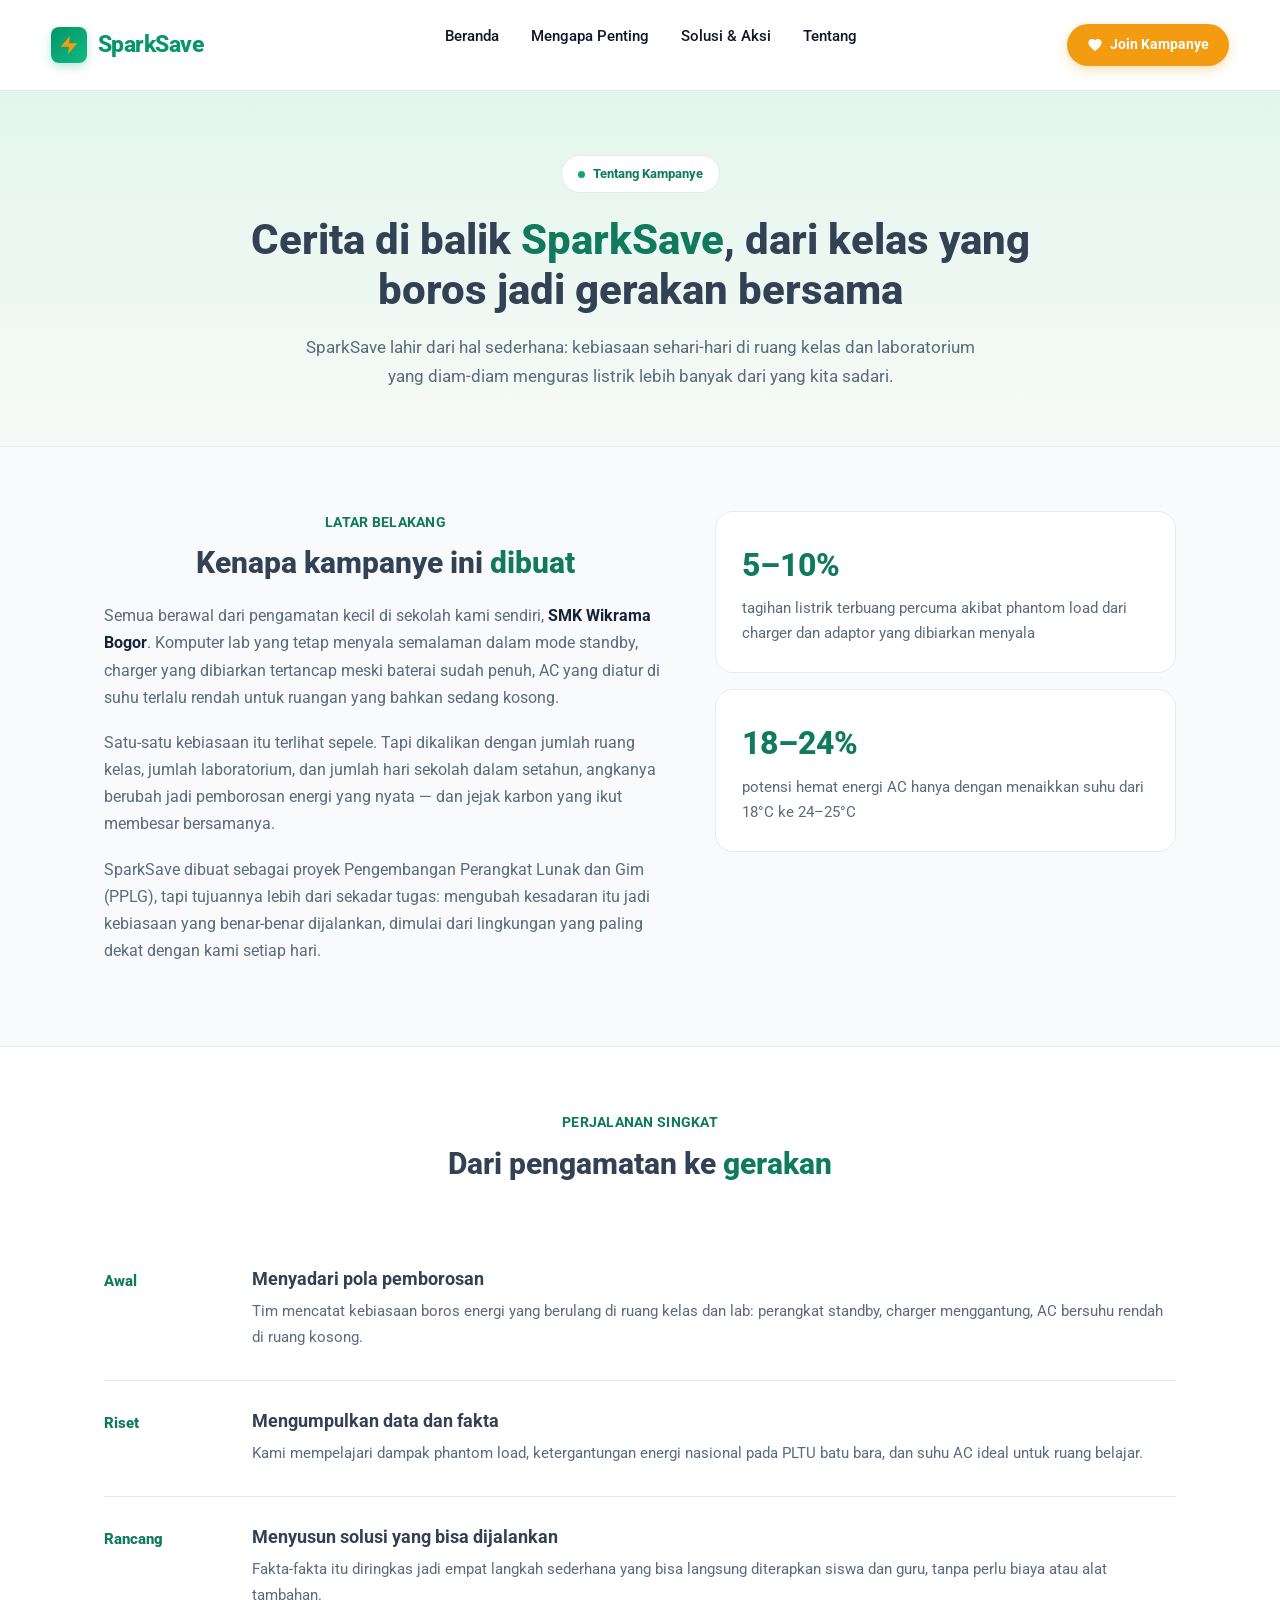
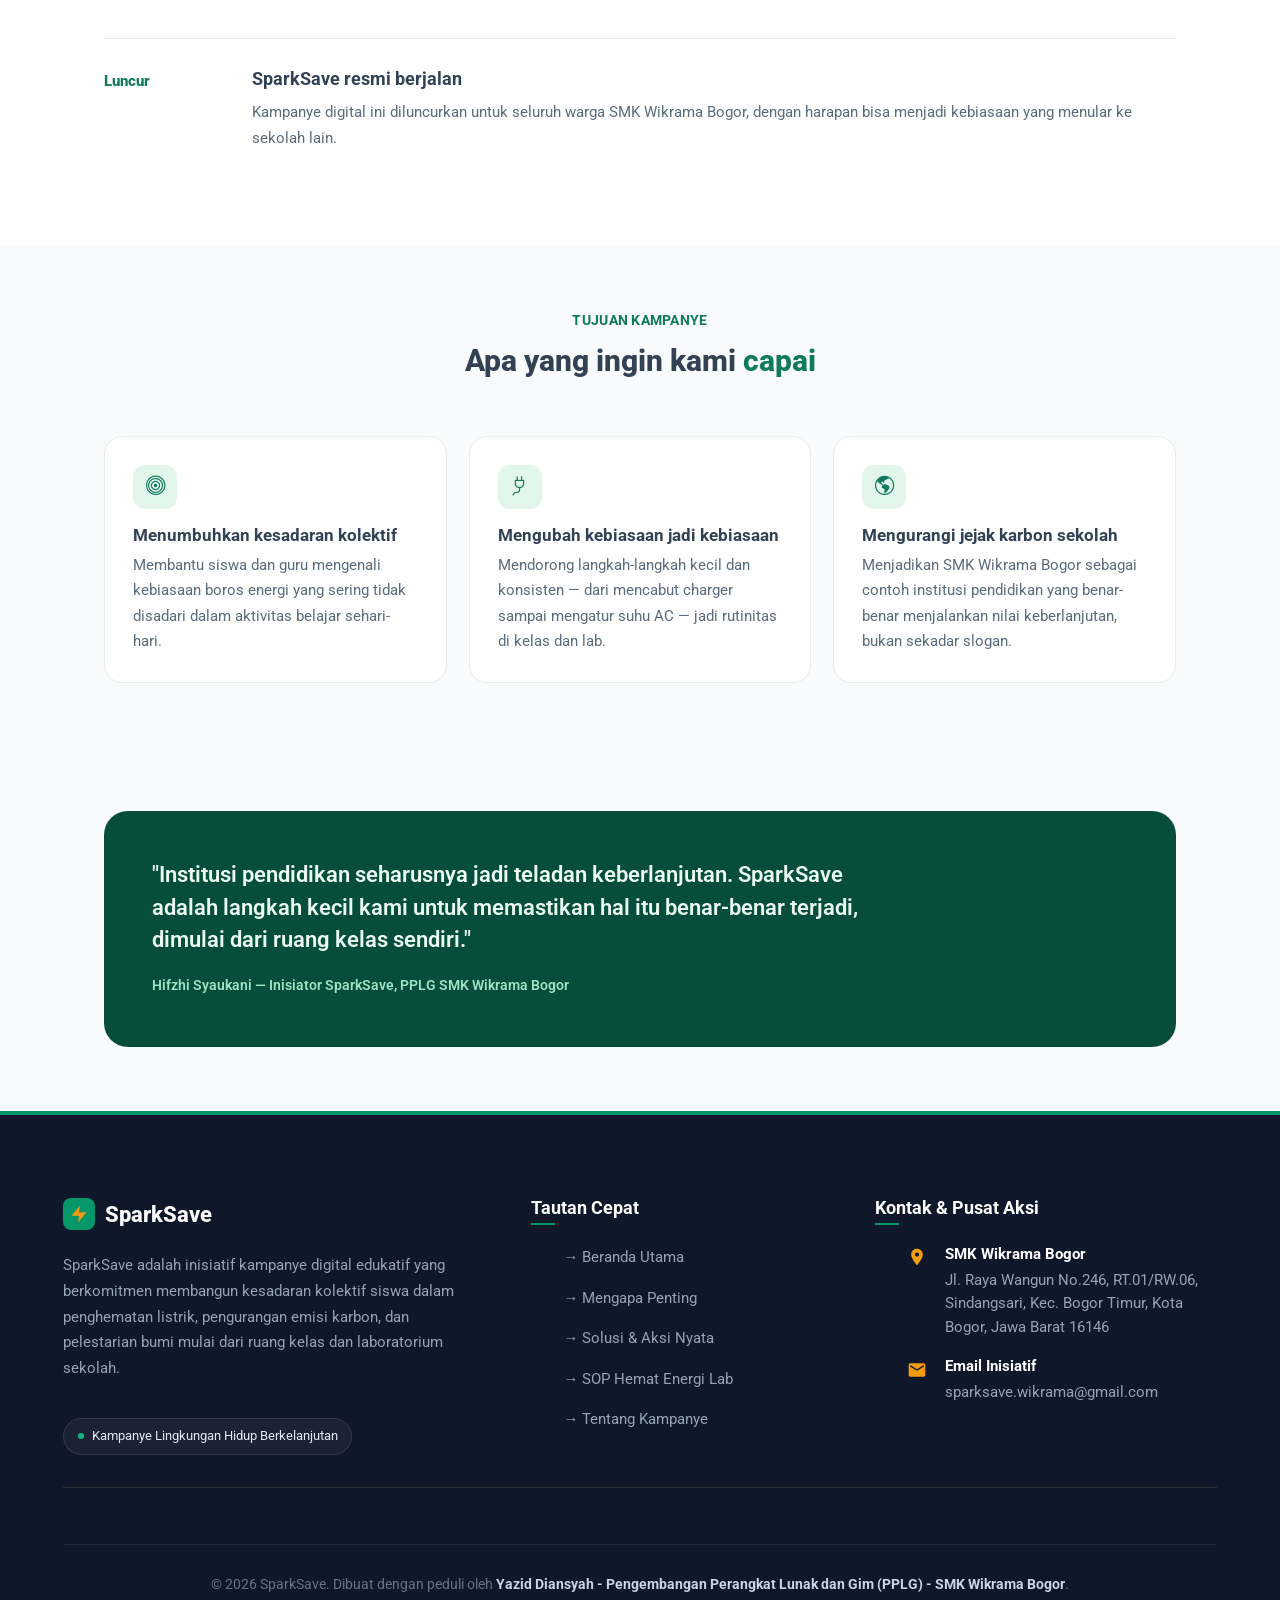
==== src/page/about.html @ ec0cb3b7 "hifzhi about" ====
<!DOCTYPE html>
<html lang="en">

<head>
    <meta charset="UTF-8">
    <meta name="viewport" content="width=device-width, initial-scale=1.0">
    <title>HematEnergi | About</title>

    <!-- google fonts -->
    <link rel="preconnect" href="https://fonts.googleapis.com">
    <link rel="preconnect" href="https://fonts.gstatic.com" crossorigin>
    <link
        href="https://fonts.googleapis.com/css2?family=Google+Sans:ital,opsz,wght@0,17..18,400..700;1,17..18,400..700&family=Roboto:ital,wght@0,100..900;1,100..900&display=swap"
        rel="stylesheet">


    <!-- bootstrap -->
    <link rel="stylesheet" href="https://cdn.jsdelivr.net/npm/bootstrap-icons@1.13.1/font/bootstrap-icons.min.css">
    <link href="https://cdn.jsdelivr.net/npm/bootstrap@5.3.8/dist/css/bootstrap.min.css" rel="stylesheet"
        integrity="sha384-sRIl4kxILFvY47J16cr9ZwB07vP4J8+LH7qKQnuqkuIAvNWLzeN8tE5YBujZqJLB" crossorigin="anonymous">

    <link rel="stylesheet" href="/src/style/global.css">
    <link rel="stylesheet" href="/src/style/about.css">
    <link rel="stylesheet" href="/src/style/components/footer.css">
    <link rel="stylesheet" href="/src/style/index.css">
    <!-- <link rel="stylesheet" href="/src/style/components/"> -->
</head>

<body>
    <header id="navbar">

    </header>

    <main>
        <section class="about-hero text-center">
            <div class="wrap">
                <span class="eyebrow-tag"><span class="dot"></span> Tentang Kampanye</span>
                <h1>Cerita di balik <span>SparkSave</span>, dari kelas yang boros jadi gerakan bersama</h1>
                <p>SparkSave lahir dari hal sederhana: kebiasaan sehari-hari di ruang kelas dan laboratorium yang
                    diam-diam menguras listrik lebih banyak dari yang kita sadari.</p>
            </div>
        </section>

        <section class="story-section">
            <div class="wrap story">
                <div>
                    <div class="section-head" style="margin-bottom:20px;">
                        <span class="kicker">LATAR BELAKANG</span>
                        <h2>Kenapa kampanye ini <span class="accent">dibuat</span></h2>
                    </div>
                    <p>Semua berawal dari pengamatan kecil di sekolah kami sendiri, <strong>SMK Wikrama Bogor</strong>.
                        Komputer lab yang tetap menyala semalaman dalam mode standby, charger yang dibiarkan tertancap
                        meski baterai sudah penuh, AC yang diatur di suhu terlalu rendah untuk ruangan yang bahkan
                        sedang kosong.</p>
                    <p>Satu-satu kebiasaan itu terlihat sepele. Tapi dikalikan dengan jumlah ruang kelas, jumlah
                        laboratorium, dan jumlah hari sekolah dalam setahun, angkanya berubah jadi pemborosan energi
                        yang nyata — dan jejak karbon yang ikut membesar bersamanya.</p>
                    <p>SparkSave dibuat sebagai proyek Pengembangan Perangkat Lunak dan Gim (PPLG), tapi tujuannya lebih
                        dari sekadar tugas: mengubah kesadaran itu jadi kebiasaan yang benar-benar dijalankan, dimulai
                        dari lingkungan yang paling dekat dengan kami setiap hari.</p>
                </div>
                <div>
                    <div class="stat-card">
                        <div class="num">5–10%</div>
                        <div class="label">tagihan listrik terbuang percuma akibat phantom load dari charger dan adaptor
                            yang dibiarkan menyala</div>
                    </div>
                    <div class="stat-card">
                        <div class="num">18–24%</div>
                        <div class="label">potensi hemat energi AC hanya dengan menaikkan suhu dari 18°C ke 24–25°C
                        </div>
                    </div>
                </div>
            </div>
        </section>

        <section class="timeline">
            <div class="wrap">
                <div class="section-head">
                    <span class="kicker">PERJALANAN SINGKAT</span>
                    <h2>Dari pengamatan ke <span class="accent">gerakan</span></h2>
                </div>
                <div class="tl-item">
                    <div class="tl-mark">Awal</div>
                    <div>
                        <h3>Menyadari pola pemborosan</h3>
                        <p>Tim mencatat kebiasaan boros energi yang berulang di ruang kelas dan lab: perangkat standby,
                            charger menggantung, AC bersuhu rendah di ruang kosong.</p>
                    </div>
                </div>
                <div class="tl-item">
                    <div class="tl-mark">Riset</div>
                    <div>
                        <h3>Mengumpulkan data dan fakta</h3>
                        <p>Kami mempelajari dampak phantom load, ketergantungan energi nasional pada PLTU batu bara, dan
                            suhu AC ideal untuk ruang belajar.</p>
                    </div>
                </div>
                <div class="tl-item">
                    <div class="tl-mark">Rancang</div>
                    <div>
                        <h3>Menyusun solusi yang bisa dijalankan</h3>
                        <p>Fakta-fakta itu diringkas jadi empat langkah sederhana yang bisa langsung diterapkan siswa
                            dan guru, tanpa perlu biaya atau alat tambahan.</p>
                    </div>
                </div>
                <div class="tl-item">
                    <div class="tl-mark">Luncur</div>
                    <div>
                        <h3>SparkSave resmi berjalan</h3>
                        <p>Kampanye digital ini diluncurkan untuk seluruh warga SMK Wikrama Bogor, dengan harapan bisa
                            menjadi kebiasaan yang menular ke sekolah lain.</p>
                    </div>
                </div>
            </div>
        </section>

        <section id="tujuan">
            <div class="wrap">
                <div class="section-head">
                    <span class="kicker">TUJUAN KAMPANYE</span>
                    <h2>Apa yang ingin kami <span class="accent">capai</span></h2>
                </div>
                <div class="goals">
                    <div class="goal-card">
                        <div class="goal-icon"><i class="bi bi-bullseye"></i></div>
                        <h3>Menumbuhkan kesadaran kolektif</h3>
                        <p>Membantu siswa dan guru mengenali kebiasaan boros energi yang sering tidak disadari dalam
                            aktivitas belajar sehari-hari.</p>
                    </div>
                    <div class="goal-card">
                        <div class="goal-icon"><i class="bi bi-plug"></i></div>
                        <h3>Mengubah kebiasaan jadi kebiasaan</h3>
                        <p>Mendorong langkah-langkah kecil dan konsisten — dari mencabut charger sampai mengatur suhu AC
                            — jadi rutinitas di kelas dan lab.</p>
                    </div>
                    <div class="goal-card">
                        <div class="goal-icon"><i class="bi bi-globe-americas"></i></div>
                        <h3>Mengurangi jejak karbon sekolah</h3>
                        <p>Menjadikan SMK Wikrama Bogor sebagai contoh institusi pendidikan yang benar-benar menjalankan
                            nilai keberlanjutan, bukan sekadar slogan.</p>
                    </div>
                </div>
            </div>
        </section>

        <section class="quote-section">
            <div class="wrap">
                <div class="quote-block">
                    <p>"Institusi pendidikan seharusnya jadi teladan keberlanjutan. SparkSave adalah langkah kecil kami
                        untuk memastikan hal itu benar-benar terjadi, dimulai dari ruang kelas sendiri."</p>
                    <span>Hifzhi Syaukani — Inisiator SparkSave, PPLG SMK Wikrama Bogor</span>
                </div>
            </div>
        </section>

    </main>

    <footer id="footer"></footer>

    <!-- component -->
    <script src="/src/components/navbar.js"></script>
    <script src="/src/components/footer.js"></script>


    <!-- bootstrap -->
    <script src="https://cdn.jsdelivr.net/npm/bootstrap@5.3.8/dist/js/bootstrap.bundle.min.js"
        integrity="sha384-FKyoEForCGlyvwx9Hj09JcYn3nv7wiPVlz7YYwJrWVcXK/BmnVDxM+D2scQbITxI"
        crossorigin="anonymous"></script>
</body>

</html>
---- src/style/global.css ----
html,
body {
    font-family: "Google Sans",sans-serif;
    /* background-color: #10B981 ; */
}
---- src/style/about.css ----
:root {
  --green-900: #064e3b;
  --green-700: #0f7a5c;
  --green-600: #10a670;
  --green-100: #e3f6ec;
  --navy: #0c1a2b;
  --orange: #f2994a;
  --orange-dark: #e0813a;
  --ink: #152238;
  --muted: #5b6b7c;
  --paper: #f7faf8;
  --line: #e6ece8;
}

* {
  box-sizing: border-box;
}

html {
  scroll-behavior: smooth;
}

body {
  margin: 0;
  font-family: "Plus Jakarta Sans", sans-serif;
  color: var(--ink);
  background: var(--paper);
  line-height: 1.6;
}

a {
  text-decoration: none;
  color: inherit;
}

img {
  max-width: 100%;
  display: block;
}

.wrap {
  max-width: 1120px;
  margin: 0 auto;
  padding: 0 24px;
}

/* HERO */
.about-hero {
  background: linear-gradient(180deg, var(--green-100) 0%, var(--paper) 100%);
  padding: 64px 0 56px;
  border-bottom: 1px solid var(--line);
  text-align: center;
}

.eyebrow-tag {
  display: inline-flex;
  align-items: center;
  gap: 8px;
  background: #fff;
  border: 1px solid var(--line);
  padding: 7px 16px;
  border-radius: 999px;
  font-size: 0.82rem;
  font-weight: 700;
  color: var(--green-700);
  margin-bottom: 22px;
}

.dot {
  width: 7px;
  height: 7px;
  border-radius: 50%;
  background: var(--green-600);
}

.about-hero h1 {
  font-size: 2.6rem;
  font-weight: 800;
  line-height: 1.2;
  margin: 0 auto 18px;
  max-width: 800px;
}

.about-hero h1 span {
  color: var(--green-700);
}

.about-hero p {
  max-width: 680px;
  margin: 0 auto;
  color: var(--muted);
  font-size: 1.05rem;
}

/* SECTION SHELL */
section {
  padding: 64px 0;
}

.section-head {
  max-width: 640px;
  margin-bottom: 36px;
}

.section-head .kicker {
  color: var(--green-700);
  font-weight: 700;
  font-size: 0.85rem;
  letter-spacing: 0.02em;
  margin-bottom: 10px;
  display: block;
}

.section-head h2 {
  font-size: 1.9rem;
  font-weight: 800;
  margin: 0;
  line-height: 1.25;
}

.section-head h2 .accent {
  color: var(--green-700);
}

/* STORY */
.story {
  display: grid;
  grid-template-columns: 1.1fr 0.9fr;
  gap: 48px;
  align-items: start;
}

.story p {
  color: var(--muted);
  margin: 0 0 18px;
  font-size: 1rem;
}

.story p strong {
  color: var(--ink);
}

.stat-card {
  background: #fff;
  border: 1px solid var(--line);
  border-radius: 18px;
  padding: 26px;
  margin-bottom: 16px;
}

.stat-card .num {
  font-size: 2rem;
  font-weight: 800;
  color: var(--green-700);
  margin-bottom: 4px;
}

.stat-card .label {
  color: var(--muted);
  font-size: 0.92rem;
}

/* TIMELINE */
.timeline {
  border-top: 1px solid var(--line);
  background: #fff;
}

.tl-item {
  display: grid;
  grid-template-columns: 120px 1fr;
  gap: 28px;
  padding: 30px 0;
  border-bottom: 1px solid var(--line);
}

.tl-item:last-child {
  border-bottom: none;
}

.tl-mark {
  font-weight: 800;
  color: var(--green-700);
  font-size: 0.95rem;
}

.tl-item h3 {
  margin: 0 0 8px;
  font-size: 1.1rem;
  font-weight: 700;
}

.tl-item p {
  margin: 0;
  color: var(--muted);
  font-size: 0.96rem;
}

/* GOALS */
.goals {
  display: grid;
  grid-template-columns: repeat(3, 1fr);
  gap: 22px;
}

.goal-card {
  background: #fff;
  border: 1px solid var(--line);
  border-radius: 18px;
  padding: 28px;
}

.goal-icon {
  width: 44px;
  height: 44px;
  border-radius: 12px;
  background: var(--green-100);
  display: flex;
  align-items: center;
  justify-content: center;
  color: var(--green-700);
  font-size: 1.2rem;
  margin-bottom: 16px;
}

.goal-card h3 {
  margin: 0 0 8px;
  font-size: 1.05rem;
  font-weight: 700;
}

.goal-card p {
  margin: 0;
  color: var(--muted);
  font-size: 0.93rem;
}

/* QUOTE */
.quote-block {
  background: var(--green-900);
  color: #eafaf1;
  border-radius: 24px;
  padding: 48px;
  margin: 0 auto;
}

.quote-block p {
  font-size: 1.35rem;
  font-weight: 600;
  line-height: 1.5;
  margin: 0 0 18px;
  max-width: 760px;
}

.quote-block span {
  color: #9fe3c4;
  font-weight: 600;
  font-size: 0.9rem;
  display: block;
}

/* CTA BANNER */
.cta-banner {
  background: var(--green-700);
  color: #fff;
  border-radius: 22px;
  padding: 44px;
  display: flex;
  align-items: center;
  justify-content: space-between;
  gap: 24px;
}

.cta-banner h3 {
  margin: 0 0 8px;
  font-size: 1.4rem;
  font-weight: 800;
}

.cta-banner p {
  margin: 0;
  color: #d7f2e4;
  max-width: 480px;
  font-size: 0.96rem;
}

.cta-banner .btn-orange {
  background: var(--orange);
  color: #fff;
  padding: 14px 28px;
  border-radius: 999px;
  font-weight: 700;
  white-space: nowrap;
  display: inline-block;
  transition: background 0.2s ease;
}

.cta-banner .btn-orange:hover {
  background: var(--orange-dark);
}

/* ==========================================
   MEDIA QUERIES (RESPONSIVE BREAKPOINTS)
   ========================================== */

/* Tablet (Max-width: 992px) */
@media (max-width: 992px) {
  section {
    padding: 48px 0;
  }

  .about-hero h1 {
    font-size: 2.2rem;
  }

  .story {
    grid-template-columns: 1fr;
    gap: 32px;
  }

  .goals {
    grid-template-columns: repeat(2, 1fr);
  }

  .quote-block {
    padding: 36px;
  }

  .quote-block p {
    font-size: 1.2rem;
  }
}

/* Mobile Large & Small Tablet (Max-width: 768px) */
@media (max-width: 768px) {
  .wrap {
    padding: 0 16px;
  }

  .about-hero {
    padding: 48px 0 40px;
  }

  .about-hero h1 {
    font-size: 1.8rem;
  }

  .about-hero p {
    font-size: 0.95rem;
  }

  .section-head h2 {
    font-size: 1.5rem;
  }

  .tl-item {
    grid-template-columns: 1fr;
    gap: 8px;
    padding: 20px 0;
  }

  .tl-mark {
    display: inline-block;
    background: var(--green-100);
    padding: 2px 10px;
    border-radius: 6px;
    width: fit-content;
  }

  .goals {
    grid-template-columns: 1fr;
  }

  .quote-block {
    padding: 28px 20px;
    border-radius: 16px;
  }

  .quote-block p {
    font-size: 1.1rem;
  }

  .cta-banner {
    flex-direction: column;
    align-items: flex-start;
    padding: 32px 24px;
  }

  .cta-banner .btn-orange {
    width: 100%;
    text-align: center;
  }
}

/* Small Mobile (Max-width: 480px) */
@media (max-width: 480px) {
  .about-hero h1 {
    font-size: 1.5rem;
  }

  .stat-card {
    padding: 20px;
  }

  .stat-card .num {
    font-size: 1.75rem;
  }

  .goal-card {
    padding: 20px;
  }
}
---- src/style/components/footer.css ----
/* Reset Dasar & Font */
* {
  margin: 0;
  padding: 0;
  box-sizing: border-box;
  font-family: -apple-system, BlinkMacSystemFont, "Segoe UI", Roboto, Helvetica, Arial, sans-serif;
}

body {
  background-color: #11141a;
  min-height: 100vh;
  display: flex;
  flex-direction: column;
}

/* Spacer untuk mendorong footer ke bawah halaman */
.content-spacer {
  flex: 1;
}

/* Footer Wrapper */
.main-footer {
  background-color: #1e222b;
  color: #9ca3af;
  padding: 48px 24px;
  border-top: 1px solid #2d3139;
  position: relative;
}

.footer-container {
  max-width: 1200px;
  margin: 0 auto;
}

/* Tata Letak Bagian Atas - Menggunakan Flexbox agar 4 Kolom Sejajar Sempurna */
.footer-top {
  display: flex;
  justify-content: space-between;
  align-items: flex-start;
  flex-wrap: wrap;
  gap: 32px;
  padding-bottom: 32px;
  border-bottom: 1px solid #2d3139;
}

/* Pengaturan Ukuran 3 Kolom Navigasi Kiri */
.links-col {
  flex: 1;
  min-width: 160px;
}

/* Pengaturan Ukuran Kolom ke-4 (SparkSave Paling Kanan) */
.newsletter-col {
  flex: 1.5;
  min-width: 220px;
}

.column-title {
  color: #ffffff;
  text-decoration: none;
}

.footer-links a:hover {
  color: #ffffff;
}

/* Deskripsi Teks di Kolom Ke-4 */
.newsletter-desc {
  font-size: 14px;
  margin-bottom: 12px;
  color: #9ca3af;
  line-height: 1.5;
}

/* Mengatur agar Susunan Ikon Sosmed Berjejer Rapi ke Samping */
.social-icons {
  display: flex;
  gap: 16px;
  margin-top: 12px;
}

.social-icon-link, .github-icon-link {
  color: #9ca3af;
  display: inline-flex;
  align-items: center;
  transition: color 0.2s ease;
}

.social-icon-link:hover, .github-icon-link:hover {
  color: #ffffff;
}

/* Bagian Bawah Footer (Copyright) */
.footer-bottom {
  display: flex;
  flex-direction: column;
  gap: 0.8rem;
}

.quick-links a {
  color: #94a3b8;
  text-decoration: none;
  font-size: 0.95rem;
  display: inline-flex;
  align-items: center;
  gap: 0.4rem;
  transition: var(--transition);
}

.quick-links a:hover {
  color: var(--secondary);
  transform: translateX(4px);
}

/* Kolom 3: Kontak & Alamat */
.contact-info {
  list-style: none;
  display: flex;
  flex-direction: column;
  gap: 1rem;
}

/* Widget Mengambang (Pojok Kanan Bawah) */
.floating-widget {
  position: absolute;
  bottom: 16px;
  right: 16px;
  background-color: #7a22ff;
  color: #ffffff;
  display: block;
  margin-bottom: 0.15rem;
}

/* Responsif untuk Layar HP Otomatis Menumpuk Vertikal Agar Rapi */
@media (max-width: 768px) {
  .footer-top {
    flex-direction: column;
    gap: 24px;
  }
  
  .links-col, .newsletter-col {
    width: 100%;
  }
  
  .footer-bottom {
    text-align: center;
    justify-content: center;
  }
}
---- src/style/index.css ----
/* =========================================================
   SparkSave - Kampanye Hemat Energi
   Warna Utama: #059669 | Sekunder: #10B981 | Aksen: #F39C12
   Latar Belakang: #F8FAFC (Putih Keabu-abuan Bersih)
   ========================================================= */

:root {
  --primary: #059669;
  --primary-dark: #047857;
  --primary-light: #ecfdf5;
  --secondary: #10b981;
  --secondary-hover: #059669;
  --accent: #f39c12;
  --accent-hover: #e67e22;
  --accent-light: #fef3c7;
  --accent-soft: rgba(243, 156, 18, 0.12);

  --bg-light: #f8fafc;
  --bg-white: #ffffff;
  --text-dark: #0f172a;
  --text-body: #334155;
  --text-muted: #64748b;
  --border-light: #e2e8f0;
  --border-accent: #cbd5e1;

  --shadow-xs: 0 1px 2px rgba(0, 0, 0, 0.04);
  --shadow-sm: 0 2px 6px rgba(0, 0, 0, 0.05);
  --shadow-md:
    0 10px 25px -5px rgba(15, 23, 42, 0.08),
    0 8px 10px -6px rgba(15, 23, 42, 0.04);
  --shadow-lg:
    0 20px 35px -10px rgba(5, 150, 105, 0.15),
    0 10px 15px -5px rgba(0, 0, 0, 0.04);
  --shadow-float: 0 15px 30px rgba(0, 0, 0, 0.12);

  --radius-sm: 8px;
  --radius-md: 14px;
  --radius-lg: 22px;
  --radius-full: 9999px;

  --font-sans:
    "Poppins", -apple-system, BlinkMacSystemFont, "Segoe UI", Roboto, Helvetica,
    Arial, sans-serif;
  --transition: all 0.3s cubic-bezier(0.16, 1, 0.3, 1);
}

/* Reset Dasar */
*,
*::before,
*::after {
  margin: 0;
  padding: 0;
  box-sizing: border-box;
}

html {
  scroll-behavior: smooth;
  font-size: 16px;
}

body {
  font-family: var(--font-sans);
  background-color: var(--bg-light);
  color: var(--text-body);
  line-height: 1.7;
  min-height: 100vh;
  display: flex;
  flex-direction: column;
  -webkit-font-smoothing: antialiased;
}

/* Container Global */
.container {
  width: 92%;
  max-width: 1200px;
  margin: 0 auto;
}

/* =========================================================
   1. Header & Navbar (Sticky & Modern)
   ========================================================= */
.navbar {
  position: sticky;
  top: 0;
  width: 100%;
  background-color: rgba(255, 255, 255, 0.95);
  backdrop-filter: blur(12px);
  border-bottom: 1px solid var(--border-light);
  z-index: 1000;
  transition: var(--transition);
}

.nav-wrap {
  display: flex;
  align-items: center;
  justify-content: space-between;
  padding: 1rem 0;
}

.brand-logo {
  display: flex;
  align-items: center;
  gap: 0.65rem;
  text-decoration: none;
  font-size: 1.45rem;
  font-weight: 800;
  color: var(--primary);
  letter-spacing: -0.5px;
}

.brand-icon {
  width: 36px;
  height: 36px;
  background: linear-gradient(135deg, var(--primary), var(--secondary));
  border-radius: var(--radius-sm);
  display: flex;
  align-items: center;
  justify-content: center;
  color: #fff;
  box-shadow: 0 4px 10px rgba(5, 150, 105, 0.25);
}

.brand-icon svg {
  width: 22px;
  height: 22px;
  fill: var(--accent);
}

.nav-links {
  display: flex;
  align-items: center;
  list-style: none;
  gap: 2rem;
}

.nav-link {
  text-decoration: none;
  font-size: 0.95rem;
  font-weight: 500;
  color: var(--text-dark);
  position: relative;
  transition: var(--transition);
}

.nav-link:hover {
  color: var(--primary);
}

.nav-link::after {
  content: "";
  position: absolute;
  bottom: -4px;
  left: 0;
  width: 0;
  height: 2px;
  background-color: var(--primary);
  transition: width 0.25s ease;
}

.nav-link:hover::after {
  width: 100%;
}

.nav-actions {
  display: flex;
  align-items: center;
  gap: 1rem;
}

.btn-join {
  display: inline-flex;
  align-items: center;
  gap: 0.45rem;
  background-color: var(--accent);
  color: #ffffff;
  padding: 0.55rem 1.25rem;
  font-size: 0.88rem;
  font-weight: 700;
  border-radius: var(--radius-full);
  text-decoration: none;
  box-shadow: 0 4px 12px rgba(243, 156, 18, 0.3);
  transition: var(--transition);
}

.btn-join:hover {
  background-color: var(--accent-hover);
  transform: translateY(-2px);
  box-shadow: 0 6px 16px rgba(243, 156, 18, 0.4);
}

/* =========================================================
   2. Hero Section (Split Layout & Visual Showcase)
   ========================================================= */
.hero {
  position: relative;
  padding: 5rem 0 4.5rem;
  background:
    radial-gradient(circle at 15% 15%, #e6fbf2 0%, transparent 45%),
    radial-gradient(circle at 85% 85%, #fef9ed 0%, transparent 40%),
    var(--bg-light);
  overflow: hidden;
  border-bottom: 1px solid var(--border-light);
}

.hero-grid {
  display: grid;
  grid-template-columns: 1.15fr 0.85fr;
  align-items: center;
  gap: 3.5rem;
}

/* Kolom Kiri Hero */
.hero-left {
  display: flex;
  flex-direction: column;
  align-items: flex-start;
}

.hero-badge {
  display: inline-flex;
  align-items: center;
  gap: 0.5rem;
  background-color: #ffffff;
  color: var(--primary);
  border: 1px solid rgba(5, 150, 105, 0.2);
  padding: 0.4rem 1rem;
  border-radius: var(--radius-full);
  font-size: 0.82rem;
  font-weight: 700;
  text-transform: uppercase;
  letter-spacing: 0.5px;
  margin-bottom: 1.5rem;
  box-shadow: var(--shadow-xs);
}

.hero-badge-pulse {
  width: 8px;
  height: 8px;
  background-color: var(--accent);
  border-radius: 50%;
  box-shadow: 0 0 0 4px rgba(243, 156, 18, 0.25);
  animation: pulse 2s infinite;
}

@keyframes pulse {
  0% {
    transform: scale(0.95);
    box-shadow: 0 0 0 0 rgba(243, 156, 18, 0.6);
  }
  70% {
    transform: scale(1);
    box-shadow: 0 0 0 8px rgba(243, 156, 18, 0);
  }
  100% {
    transform: scale(0.95);
    box-shadow: 0 0 0 0 rgba(243, 156, 18, 0);
  }
}

.hero-title {
  font-size: 3.1rem;
  font-weight: 800;
  line-height: 1.18;
  color: var(--text-dark);
  margin-bottom: 1.25rem;
  letter-spacing: -0.8px;
}

.hero-title span {
  color: var(--primary);
  position: relative;
  display: inline-block;
}

.hero-subtext {
  font-size: 1.1rem;
  color: var(--text-muted);
  line-height: 1.7;
  margin-bottom: 2.25rem;
  max-width: 580px;
}

.hero-cta-group {
  display: flex;
  align-items: center;
  gap: 1rem;
  flex-wrap: wrap;
  margin-bottom: 2rem;
}

.btn-solid {
  background-color: var(--accent);
  color: #ffffff;
  padding: 0.88rem 1.85rem;
  font-size: 0.98rem;
  font-weight: 700;
  border-radius: var(--radius-full);
  text-decoration: none;
  box-shadow: 0 6px 18px rgba(243, 156, 18, 0.35);
  display: inline-flex;
  align-items: center;
  gap: 0.5rem;
  transition: var(--transition);
  border: 2px solid var(--accent);
}

.btn-solid:hover {
  background-color: var(--accent-hover);
  border-color: var(--accent-hover);
  transform: translateY(-2px);
  box-shadow: 0 10px 24px rgba(243, 156, 18, 0.45);
}

.btn-outline {
  background-color: transparent;
  color: var(--primary);
  padding: 0.88rem 1.85rem;
  font-size: 0.98rem;
  font-weight: 700;
  border-radius: var(--radius-full);
  text-decoration: none;
  border: 2px solid var(--primary);
  display: inline-flex;
  align-items: center;
  gap: 0.5rem;
  transition: var(--transition);
}

.btn-outline:hover {
  background-color: var(--primary-light);
  transform: translateY(-2px);
  box-shadow: var(--shadow-sm);
}

.hero-social-proof {
  display: flex;
  align-items: center;
  gap: 1.5rem;
  padding-top: 1rem;
  border-top: 1px solid var(--border-light);
  width: 100%;
}

.proof-item {
  display: flex;
  align-items: center;
  gap: 0.5rem;
  font-size: 0.85rem;
  color: var(--text-muted);
  font-weight: 500;
}

.proof-item svg {
  width: 18px;
  height: 18px;
  fill: var(--primary);
}

/* Kolom Kanan Hero (Visual Elements & Floating Cards) */
.hero-right {
  position: relative;
  display: flex;
  justify-content: center;
}

.visual-board {
  position: relative;
  width: 100%;
  max-width: 440px;
  background: #ffffff;
  border: 1px solid rgba(5, 150, 105, 0.15);
  border-radius: var(--radius-lg);
  padding: 2.2rem 2rem;
  box-shadow: var(--shadow-md);
  z-index: 2;
}

.board-header {
  display: flex;
  align-items: center;
  justify-content: space-between;
  margin-bottom: 1.75rem;
}

.board-title-group h4 {
  font-size: 1.1rem;
  font-weight: 700;
  color: var(--text-dark);
}

.board-title-group p {
  font-size: 0.8rem;
  color: var(--text-muted);
}

.board-status {
  background-color: var(--primary-light);
  color: var(--primary);
  padding: 0.25rem 0.75rem;
  border-radius: var(--radius-full);
  font-size: 0.75rem;
  font-weight: 700;
}

.energy-meter {
  display: flex;
  flex-direction: column;
  align-items: center;
  margin-bottom: 1.5rem;
  padding: 1.5rem;
  background: linear-gradient(180deg, #f0fdf4 0%, #ffffff 100%);
  border-radius: var(--radius-md);
  border: 1px solid var(--border-light);
}

.meter-ring {
  width: 110px;
  height: 110px;
  border-radius: 50%;
  background: conic-gradient(var(--primary) 0% 86%, #e2e8f0 86% 100%);
  display: flex;
  align-items: center;
  justify-content: center;
  margin-bottom: 1rem;
  position: relative;
}

.meter-inner {
  width: 82px;
  height: 82px;
  background: #ffffff;
  border-radius: 50%;
  display: flex;
  flex-direction: column;
  align-items: center;
  justify-content: center;
  box-shadow: inset 0 2px 4px rgba(0, 0, 0, 0.06);
}

.meter-inner .percent {
  font-size: 1.35rem;
  font-weight: 800;
  color: var(--primary);
  line-height: 1;
}

.meter-inner .caption {
  font-size: 0.68rem;
  font-weight: 600;
  color: var(--text-muted);
  text-transform: uppercase;
}

.meter-desc {
  font-size: 0.85rem;
  color: var(--text-muted);
  text-align: center;
}

/* Floating Card 1: Stat kWh */
.float-card-kwh {
  position: absolute;
  top: -24px;
  right: -20px;
  background: #ffffff;
  border: 1px solid var(--border-light);
  border-radius: var(--radius-md);
  padding: 0.85rem 1.25rem;
  display: flex;
  align-items: center;
  gap: 0.85rem;
  box-shadow: var(--shadow-float);
  z-index: 3;
  animation: floatSlow 4s ease-in-out infinite;
}

.float-icon-kwh {
  width: 38px;
  height: 38px;
  border-radius: 10px;
  background: var(--accent-light);
  display: flex;
  align-items: center;
  justify-content: center;
}

.float-icon-kwh svg {
  width: 20px;
  height: 20px;
  fill: var(--accent);
}

.float-text-kwh strong {
  display: block;
  font-size: 1.05rem;
  font-weight: 800;
  color: var(--text-dark);
}

.float-text-kwh span {
  font-size: 0.75rem;
  color: var(--text-muted);
  font-weight: 500;
}

/* Floating Card 2: Target Bebas Emisi */
.float-card-target {
  position: absolute;
  bottom: -22px;
  left: -20px;
  background: #ffffff;
  border: 1px solid var(--border-light);
  border-radius: var(--radius-md);
  padding: 0.85rem 1.25rem;
  display: flex;
  align-items: center;
  gap: 0.85rem;
  box-shadow: var(--shadow-float);
  z-index: 3;
  animation: floatSlow 4.5s ease-in-out infinite reverse;
}

.float-icon-target {
  width: 38px;
  height: 38px;
  border-radius: 10px;
  background: var(--primary-light);
  display: flex;
  align-items: center;
  justify-content: center;
}

.float-icon-target svg {
  width: 20px;
  height: 20px;
  fill: var(--primary);
}

.float-text-target strong {
  display: block;
  font-size: 0.95rem;
  font-weight: 800;
  color: var(--primary);
}

.float-text-target span {
  font-size: 0.75rem;
  color: var(--text-muted);
}

@keyframes floatSlow {
  0%,
  100% {
    transform: translateY(0);
  }
  50% {
    transform: translateY(-10px);
  }
}

/* =========================================================
   3. Artikel Latar Belakang (Diperbanyak & Mendalam)
   ========================================================= */
.article-section {
  padding: 5.5rem 0;
  background-color: #ffffff;
  border-bottom: 1px solid var(--border-light);
}

.section-head {
  text-align: center;
  max-width: 720px;
  margin: 0 auto 3.5rem;
}

.section-tag {
  display: inline-block;
  color: var(--primary);
  font-size: 0.85rem;
  font-weight: 700;
  text-transform: uppercase;
  letter-spacing: 1.5px;
  margin-bottom: 0.5rem;
}

.section-heading {
  font-size: 2.35rem;
  font-weight: 800;
  color: var(--text-dark);
  line-height: 1.25;
  letter-spacing: -0.5px;
}

.section-heading span {
  color: var(--primary);
}

.article-layout {
  display: grid;
  grid-template-columns: 1.35fr 0.85fr;
  gap: 3.5rem;
  align-items: flex-start;
}

.article-content {
  display: flex;
  flex-direction: column;
  gap: 1.5rem;
  font-size: 1.05rem;
  color: #334155;
  line-height: 1.8;
}

.article-content p strong {
  color: var(--primary);
  font-weight: 700;
}

.lead-text {
  font-size: 1.15rem;
  color: var(--text-dark);
  font-weight: 500;
  line-height: 1.8;
  border-left: 4px solid var(--primary);
  padding-left: 1.25rem;
}

/* Sidebar Fakta & Insight */
.article-sidebar {
  display: flex;
  flex-direction: column;
  gap: 1.5rem;
}

.fact-box {
  background-color: var(--bg-light);
  border: 1px solid var(--border-light);
  border-radius: var(--radius-md);
  padding: 1.5rem;
  transition: var(--transition);
}

.fact-box:hover {
  border-color: var(--secondary);
  box-shadow: var(--shadow-sm);
}

.fact-box.highlight {
  background: #fffbeb;
  border-color: #fde68a;
}

.fact-header {
  display: flex;
  align-items: center;
  gap: 0.65rem;
  margin-bottom: 0.75rem;
}

.fact-header svg {
  width: 22px;
  height: 22px;
}

.fact-header.warning svg {
  fill: var(--accent);
}

.fact-header.success svg {
  fill: var(--primary);
}

.fact-header h4 {
  font-size: 1rem;
  font-weight: 700;
  color: var(--text-dark);
}

.fact-box p {
  font-size: 0.92rem;
  color: var(--text-muted);
  line-height: 1.6;
}

/* =========================================================
   4. Section Solusi & Aksi (Grid Cards Berjejer)
   ========================================================= */
.solutions-section {
  padding: 5.5rem 0;
  background-color: var(--bg-light);
}

.solutions-grid {
  display: grid;
  grid-template-columns: repeat(4, 1fr);
  gap: 1.75rem;
}

.action-card {
  background-color: #ffffff;
  border: 1px solid var(--border-light);
  border-radius: var(--radius-md);
  padding: 2rem 1.5rem;
  display: flex;
  flex-direction: column;
  position: relative;
  transition: var(--transition);
  overflow: hidden;
}

.action-card::before {
  content: "";
  position: absolute;
  top: 0;
  left: 0;
  width: 100%;
  height: 4px;
  background: linear-gradient(90deg, var(--primary), var(--secondary));
  transform: scaleX(0);
  transform-origin: left;
  transition: transform 0.3s ease;
}

.action-card:hover {
  transform: translateY(-6px);
  border-color: rgba(5, 150, 105, 0.3);
  box-shadow: var(--shadow-md);
}

.action-card:hover::before {
  transform: scaleX(1);
}

.card-num {
  position: absolute;
  top: 1.25rem;
  right: 1.25rem;
  font-size: 1.8rem;
  font-weight: 800;
  color: #f1f5f9;
  line-height: 1;
}

.action-icon {
  width: 52px;
  height: 52px;
  border-radius: 14px;
  background-color: var(--primary-light);
  display: flex;
  align-items: center;
  justify-content: center;
  margin-bottom: 1.5rem;
  transition: var(--transition);
}

.action-icon svg {
  width: 26px;
  height: 26px;
  fill: var(--primary);
  transition: var(--transition);
}

.action-card:hover .action-icon {
  background-color: var(--accent-light);
}

.action-card:hover .action-icon svg {
  fill: var(--accent);
  transform: scale(1.08);
}

.action-card h3 {
  font-size: 1.15rem;
  font-weight: 700;
  color: var(--text-dark);
  margin-bottom: 0.75rem;
}

.action-card p {
  font-size: 0.92rem;
  color: var(--text-muted);
  line-height: 1.6;
  margin-bottom: 1.25rem;
  flex-grow: 1;
}

.card-tag {
  display: inline-block;
  align-self: flex-start;
  font-size: 0.75rem;
  font-weight: 700;
  color: var(--primary);
  background-color: var(--primary-light);
  padding: 0.25rem 0.65rem;
  border-radius: var(--radius-sm);
  text-transform: uppercase;
  letter-spacing: 0.5px;
}

/* =========================================================
   Call To Action Strip
   ========================================================= */
.cta-strip {
  margin-top: 3.5rem;
  background: linear-gradient(
    135deg,
    var(--primary) 0%,
    var(--primary-dark) 100%
  );
  border-radius: var(--radius-lg);
  padding: 3rem 2.5rem;
  color: #ffffff;
  display: flex;
  align-items: center;
  justify-content: space-between;
  gap: 2rem;
  box-shadow: var(--shadow-lg);
}

.cta-strip-text h3 {
  font-size: 1.8rem;
  font-weight: 800;
  margin-bottom: 0.4rem;
}

.cta-strip-text p {
  font-size: 1rem;
  opacity: 0.9;
  max-width: 620px;
}

.btn-cta-strip {
  background-color: var(--accent);
  color: #ffffff;
  padding: 0.9rem 2.2rem;
  font-size: 1rem;
  font-weight: 700;
  border-radius: var(--radius-full);
  text-decoration: none;
  white-space: nowrap;
  box-shadow: 0 6px 16px rgba(0, 0, 0, 0.2);
  transition: var(--transition);
}

.btn-cta-strip:hover {
  background-color: var(--accent-hover);
  transform: scale(1.04);
}

/* =========================================================
   5. Footer Profesional (Mega-Footer 3 Kolom)
   ========================================================= */
.mega-footer {
  background-color: #0f172a;
  color: #cbd5e1;
  padding: 5rem 0 2rem;
  margin-top: auto;
  border-top: 4px solid var(--primary);
}

.footer-top {
  display: grid;
  grid-template-columns: 1.3fr 0.9fr 1.1fr;
  gap: 4rem;
  margin-bottom: 3.5rem;
}

/* Kolom 1: Tentang SparkSave */
.footer-col-about {
  display: flex;
  flex-direction: column;
  gap: 1.25rem;
}

.footer-brand {
  display: flex;
  align-items: center;
  gap: 0.6rem;
  font-size: 1.4rem;
  font-weight: 800;
  color: #ffffff;
  text-decoration: none;
}

.footer-brand-icon {
  width: 32px;
  height: 32px;
  background-color: var(--primary);
  border-radius: var(--radius-sm);
  display: flex;
  align-items: center;
  justify-content: center;
}

.footer-brand-icon svg {
  width: 20px;
  height: 20px;
  fill: var(--accent);
}

.footer-desc {
  font-size: 0.95rem;
  line-height: 1.7;
  color: #94a3b8;
}

.footer-badge-pill {
  display: inline-flex;
  align-items: center;
  gap: 0.5rem;
  background: rgba(255, 255, 255, 0.05);
  border: 1px solid rgba(255, 255, 255, 0.1);
  padding: 0.4rem 0.85rem;
  border-radius: var(--radius-full);
  font-size: 0.8rem;
  color: #e2e8f0;
  align-self: flex-start;
}

.footer-badge-pill span {
  width: 6px;
  height: 6px;
  border-radius: 50%;
  background-color: var(--secondary);
}

/* Kolom 2: Tautan Cepat */
.footer-col-links h4,
.footer-col-contact h4 {
  font-size: 1.1rem;
  font-weight: 700;
  color: #ffffff;
  margin-bottom: 1.5rem;
  position: relative;
  display: inline-block;
}

.footer-col-links h4::after,
.footer-col-contact h4::after {
  content: "";
  position: absolute;
  bottom: -6px;
  left: 0;
  width: 24px;
  height: 2px;
  background-color: var(--primary);
}

.quick-links {
  list-style: none;
  display: flex;
  flex-direction: column;
  gap: 0.8rem;
}

.quick-links a {
  color: #94a3b8;
  text-decoration: none;
  font-size: 0.95rem;
  display: inline-flex;
  align-items: center;
  gap: 0.4rem;
  transition: var(--transition);
}

.quick-links a:hover {
  color: var(--secondary);
  transform: translateX(4px);
}

/* Kolom 3: Kontak & Alamat */
.contact-info {
  list-style: none;
  display: flex;
  flex-direction: column;
  gap: 1rem;
}

.contact-item {
  display: flex;
  align-items: flex-start;
  gap: 0.85rem;
  font-size: 0.92rem;
  color: #94a3b8;
  line-height: 1.6;
}

.contact-icon {
  width: 24px;
  height: 24px;
  min-width: 24px;
  margin-top: 2px;
}

.contact-icon svg {
  width: 20px;
  height: 20px;
  fill: var(--accent);
}

.contact-item strong {
  color: #ffffff;
  display: block;
  margin-bottom: 0.15rem;
}

/* Bottom Footer (Copyright) */
.footer-bottom {
  border-top: 1px solid rgba(255, 255, 255, 0.08);
  padding-top: 1.75rem;
  text-align: center;
}

.copyright-text {
  font-size: 0.88rem;
  color: #64748b;
  line-height: 1.6;
}

.copyright-text strong {
  color: #cbd5e1;
}

/* =========================================================
   Responsive Breakpoints
   ========================================================= */
@media (max-width: 1024px) {
  .hero-grid {
    grid-template-columns: 1fr;
    gap: 3.5rem;
  }

  .hero-left {
    text-align: center;
    align-items: center;
  }

  .hero-subtext {
    margin-left: auto;
    margin-right: auto;
  }

  .hero-cta-group {
    justify-content: center;
  }

  .hero-social-proof {
    justify-content: center;
  }

  .solutions-grid {
    grid-template-columns: repeat(2, 1fr);
  }

  .footer-top {
    grid-template-columns: 1fr 1fr;
    gap: 3rem;
  }

  .footer-col-contact {
    grid-column: span 2;
  }
}

@media (max-width: 768px) {
  .nav-links,
  .btn-join {
    display: none;
  }

  .hero {
    padding: 3.5rem 0 3rem;
  }

  .hero-title {
    font-size: 2.25rem;
  }

  .article-layout {
    grid-template-columns: 1fr;
    gap: 2.5rem;
  }

  .solutions-grid {
    grid-template-columns: 1fr;
  }

  .cta-strip {
    flex-direction: column;
    text-align: center;
    padding: 2.25rem 1.5rem;
  }

  .footer-top {
    grid-template-columns: 1fr;
    gap: 2.5rem;
  }

  .footer-col-contact {
    grid-column: span 1;
  }

  .float-card-kwh,
  .float-card-target {
    position: static;
    margin-top: 1rem;
    animation: none;
    width: 100%;
  }

  .visual-board {
    padding: 1.75rem 1.25rem;
  }
}
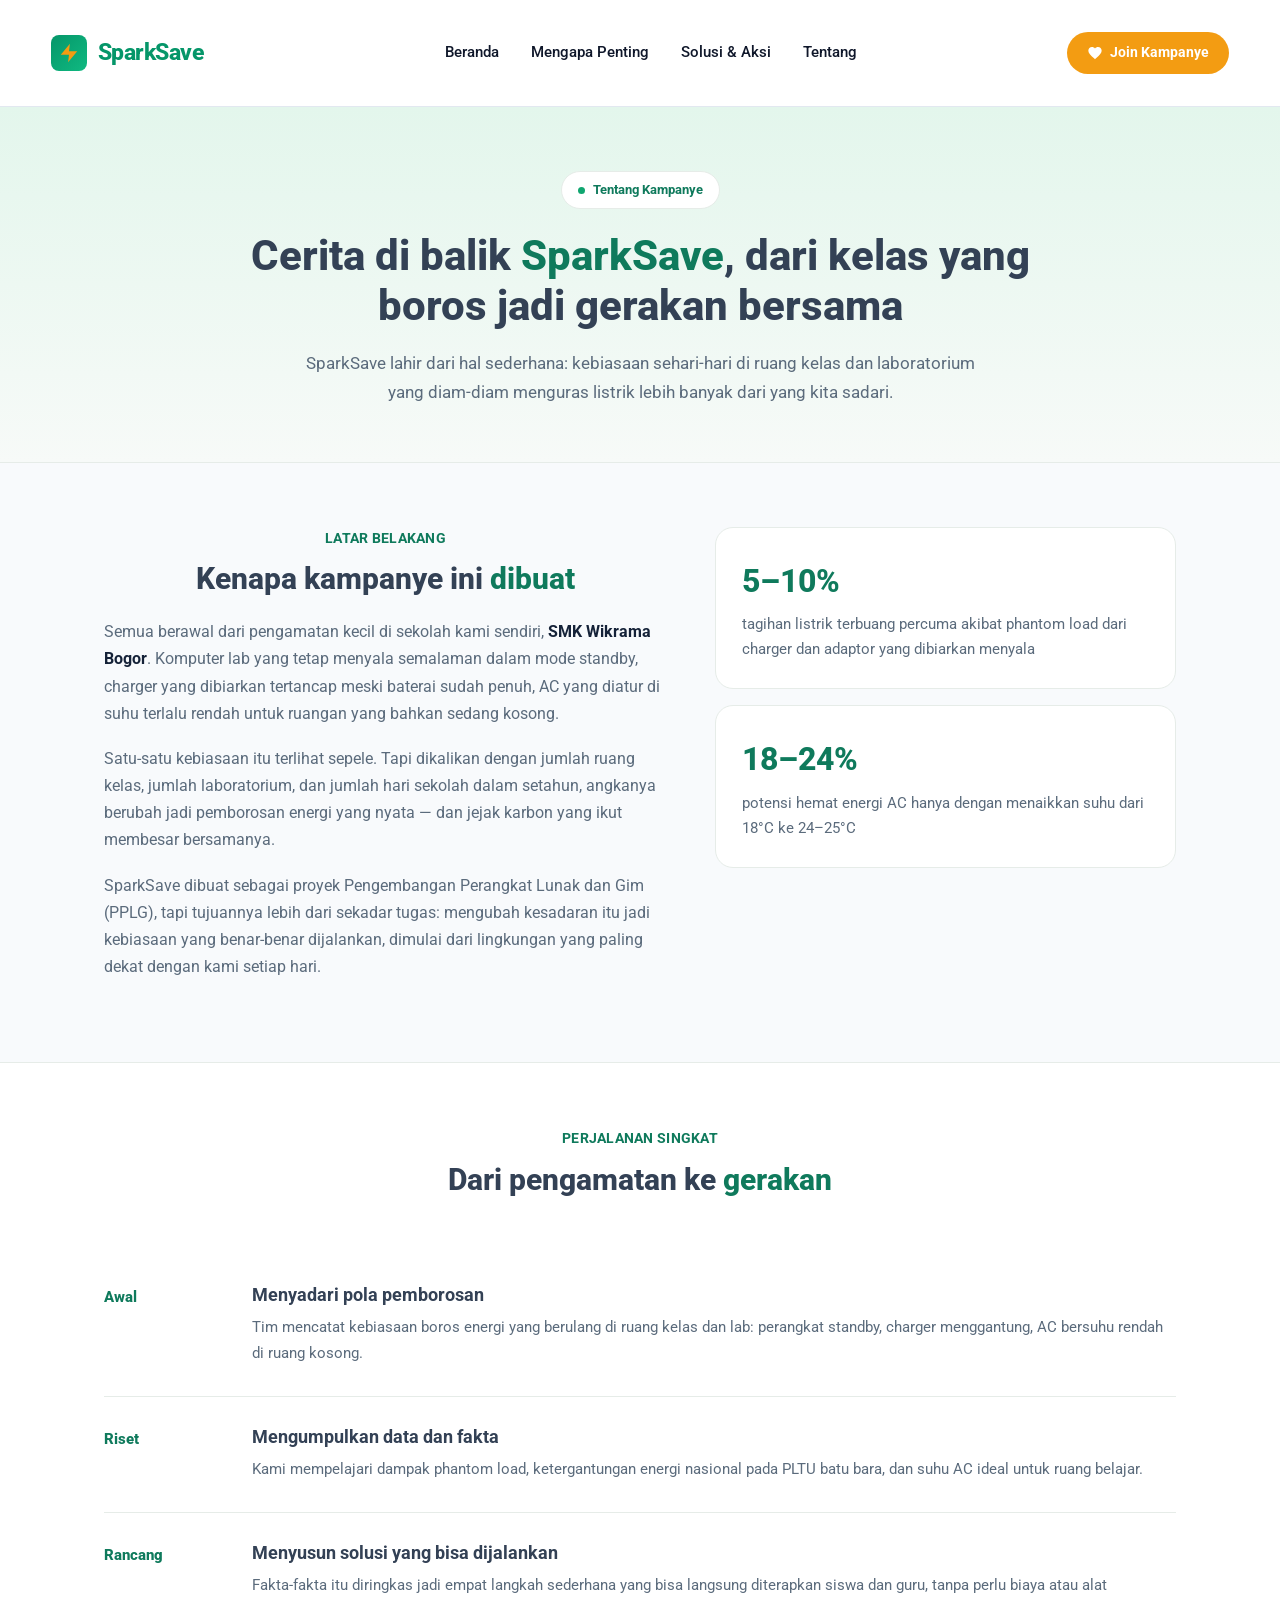
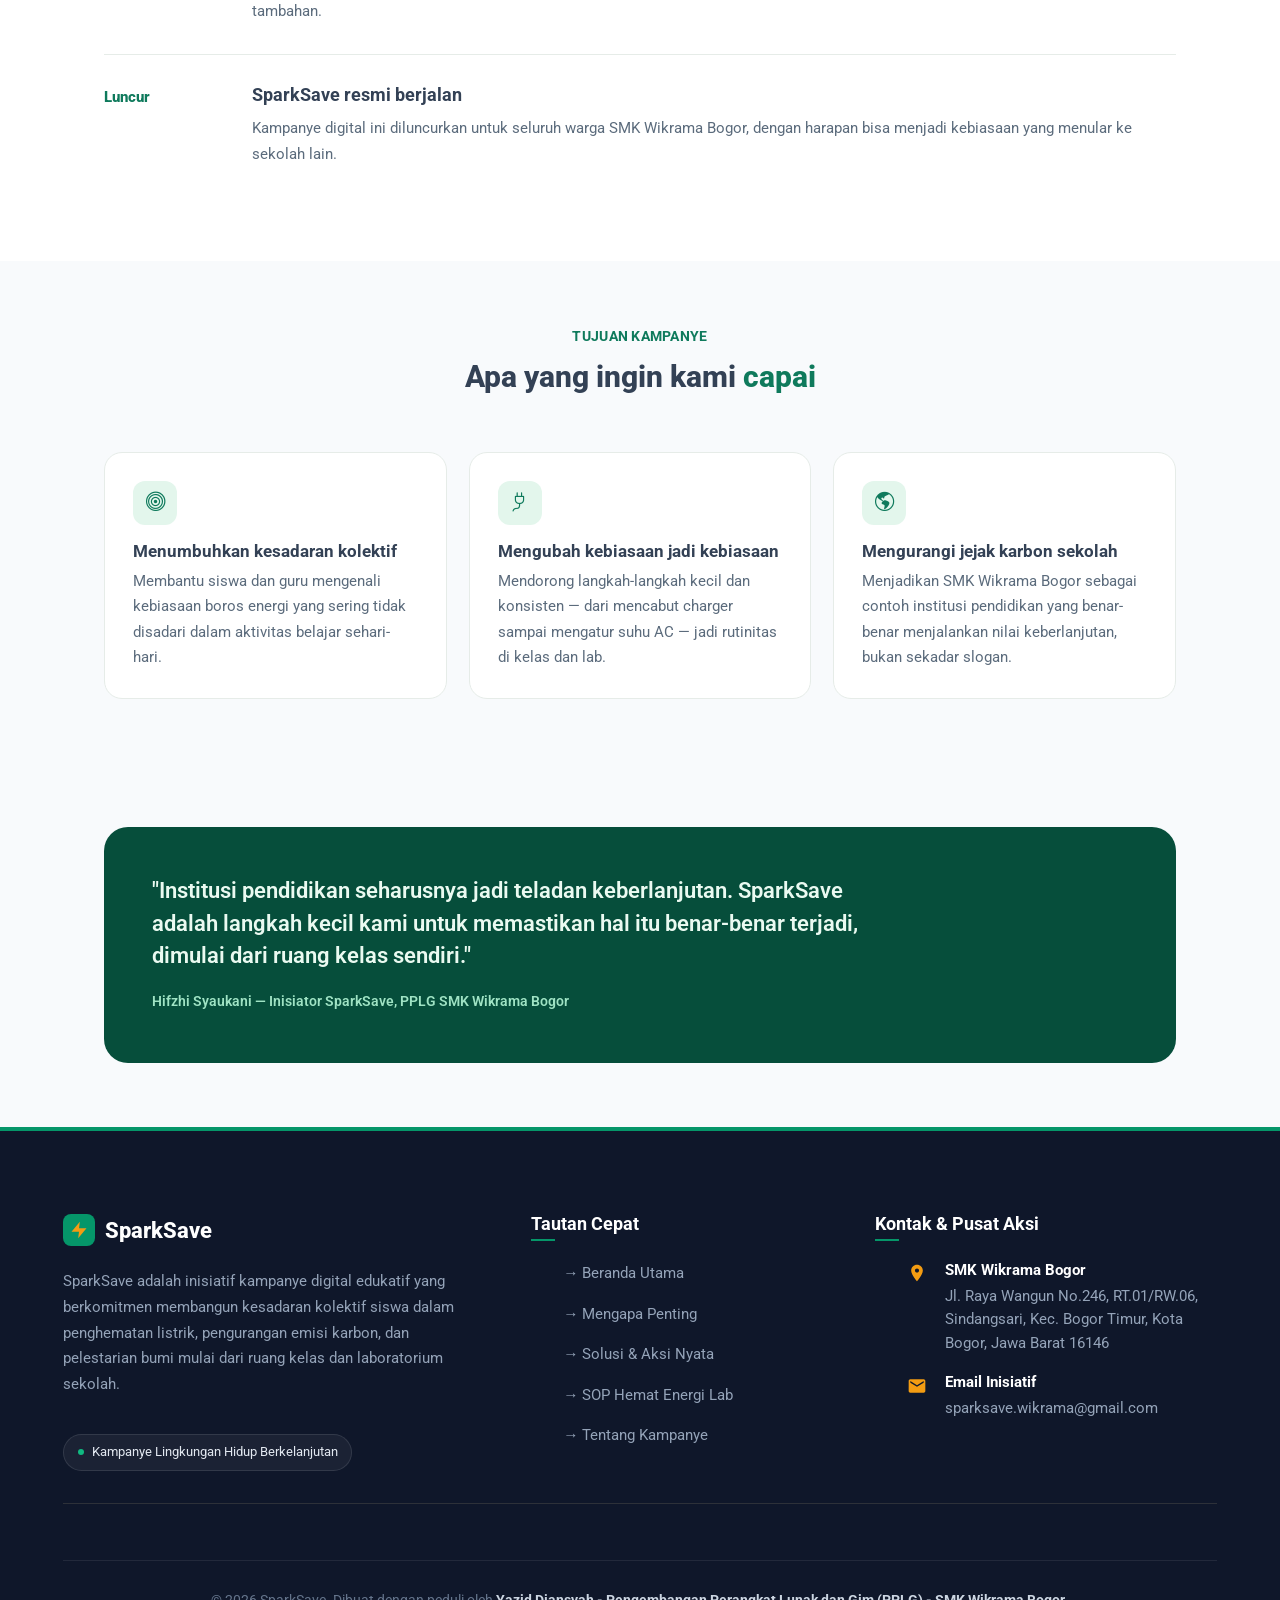
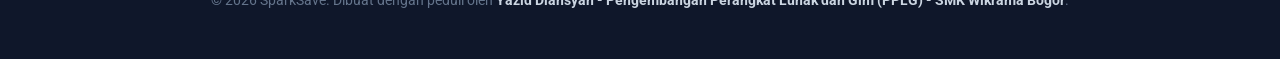
==== commit 23980ac3: "QUEST: Dimas save 3" ====
--- a/src/page/about.html
+++ b/src/page/about.html
@@ -21,9 +21,9 @@
 
     <link rel="stylesheet" href="/src/style/global.css">
     <link rel="stylesheet" href="/src/style/about.css">
+    <link rel="stylesheet" href="/src/style/components/navbar.css">
     <link rel="stylesheet" href="/src/style/components/footer.css">
     <link rel="stylesheet" href="/src/style/index.css">
-    <!-- <link rel="stylesheet" href="/src/style/components/"> -->
 </head>
 
 <body>
--- a/src/style/components/navbar.css
+++ b/src/style/components/navbar.css
@@ -0,0 +1,96 @@
+/* =========================================================
+   1. Header & Navbar (Sticky & Modern)
+   ========================================================= */
+.navbar {
+  position: sticky;
+  top: 0;
+  width: 100%;
+  background-color: rgba(255, 255, 255, 0.95);
+  backdrop-filter: blur(12px);
+  border-bottom: 1px solid var(--border-light);
+  z-index: 1000;
+  transition: var(--transition);
+}
+
+.nav-wrap {
+  display: flex;
+  align-items: center;
+  justify-content: space-between;
+  padding: 1rem 0;
+}
+
+.brand-logo {
+  display: flex;
+  align-items: center;
+  gap: 0.65rem;
+  text-decoration: none;
+  font-size: 1.45rem;
+  font-weight: 800;
+  color: var(--primary);
+  letter-spacing: -0.5px;
+}
+
+.brand-icon {
+  width: 36px;
+  height: 36px;
+  background: linear-gradient(135deg, var(--primary), var(--secondary));
+  border-radius: var(--radius-sm);
+  display: flex;
+  align-items: center;
+  justify-content: center;
+  color: #fff;
+  /* box-shadow: 0 4px 10px rgba(5, 150, 105, 0.25); */
+}
+
+.brand-icon svg {
+  width: 22px;
+  height: 22px;
+  fill: var(--accent);
+}
+
+.nav-links {
+  display: flex;
+  align-items: center;
+  list-style: none;
+  gap: 2rem;
+}
+
+.nav-link {
+  text-decoration: none;
+  font-size: 0.95rem;
+  font-weight: 500;
+  color: var(--text-dark);
+  position: relative;
+  transition: var(--transition);
+}
+
+.nav-link:hover {
+  color: var(--primary);
+}
+
+.nav-actions {
+  display: flex;
+  align-items: center;
+  gap: 1rem;
+}
+
+.btn-join {
+  display: inline-flex;
+  align-items: center;
+  gap: 0.45rem;
+  background-color: var(--accent);
+  color: #ffffff;
+  padding: 0.55rem 1.25rem;
+  font-size: 0.88rem;
+  font-weight: 700;
+  border-radius: var(--radius-full);
+  text-decoration: none;
+  /* box-shadow: 0 4px 12px rgba(243, 156, 18, 0.3); */
+  transition: var(--transition);
+}
+
+.btn-join:hover {
+  background-color: var(--accent-hover);
+  transform: translateY(-2px);
+  box-shadow: 0 6px 16px rgba(243, 156, 18, 0.4);
+}
--- a/src/style/index.css
+++ b/src/style/index.css
@@ -77,118 +77,6 @@
 }
 
 /* =========================================================
-   1. Header & Navbar (Sticky & Modern)
-   ========================================================= */
-.navbar {
-  position: sticky;
-  top: 0;
-  width: 100%;
-  background-color: rgba(255, 255, 255, 0.95);
-  backdrop-filter: blur(12px);
-  border-bottom: 1px solid var(--border-light);
-  z-index: 1000;
-  transition: var(--transition);
-}
-
-.nav-wrap {
-  display: flex;
-  align-items: center;
-  justify-content: space-between;
-  padding: 1rem 0;
-}
-
-.brand-logo {
-  display: flex;
-  align-items: center;
-  gap: 0.65rem;
-  text-decoration: none;
-  font-size: 1.45rem;
-  font-weight: 800;
-  color: var(--primary);
-  letter-spacing: -0.5px;
-}
-
-.brand-icon {
-  width: 36px;
-  height: 36px;
-  background: linear-gradient(135deg, var(--primary), var(--secondary));
-  border-radius: var(--radius-sm);
-  display: flex;
-  align-items: center;
-  justify-content: center;
-  color: #fff;
-  box-shadow: 0 4px 10px rgba(5, 150, 105, 0.25);
-}
-
-.brand-icon svg {
-  width: 22px;
-  height: 22px;
-  fill: var(--accent);
-}
-
-.nav-links {
-  display: flex;
-  align-items: center;
-  list-style: none;
-  gap: 2rem;
-}
-
-.nav-link {
-  text-decoration: none;
-  font-size: 0.95rem;
-  font-weight: 500;
-  color: var(--text-dark);
-  position: relative;
-  transition: var(--transition);
-}
-
-.nav-link:hover {
-  color: var(--primary);
-}
-
-.nav-link::after {
-  content: "";
-  position: absolute;
-  bottom: -4px;
-  left: 0;
-  width: 0;
-  height: 2px;
-  background-color: var(--primary);
-  transition: width 0.25s ease;
-}
-
-.nav-link:hover::after {
-  width: 100%;
-}
-
-.nav-actions {
-  display: flex;
-  align-items: center;
-  gap: 1rem;
-}
-
-.btn-join {
-  display: inline-flex;
-  align-items: center;
-  gap: 0.45rem;
-  background-color: var(--accent);
-  color: #ffffff;
-  padding: 0.55rem 1.25rem;
-  font-size: 0.88rem;
-  font-weight: 700;
-  border-radius: var(--radius-full);
-  text-decoration: none;
-  box-shadow: 0 4px 12px rgba(243, 156, 18, 0.3);
-  transition: var(--transition);
-}
-
-.btn-join:hover {
-  background-color: var(--accent-hover);
-  transform: translateY(-2px);
-  box-shadow: 0 6px 16px rgba(243, 156, 18, 0.4);
-}
-
-/* =========================================================
    2. Hero Section (Split Layout & Visual Showcase)
    ========================================================= */
 .hero {
@@ -196,7 +84,7 @@
   padding: 5rem 0 4.5rem;
   background:
     radial-gradient(circle at 15% 15%, #e6fbf2 0%, transparent 45%),
-    radial-gradient(circle at 85% 85%, #fef9ed 0%, transparent 40%),
+    radial-gradient(circle at 85% 85%, #e6fbf2 0%, transparent 40%),
     var(--bg-light);
   overflow: hidden;
   border-bottom: 1px solid var(--border-light);
@@ -222,7 +110,7 @@
   gap: 0.5rem;
   background-color: #ffffff;
   color: var(--primary);
-  border: 1px solid rgba(5, 150, 105, 0.2);
+  border: 1px solid silver;
   padding: 0.4rem 1rem;
   border-radius: var(--radius-full);
   font-size: 0.82rem;
@@ -233,33 +121,9 @@
   box-shadow: var(--shadow-xs);
 }
 
-.hero-badge-pulse {
-  width: 8px;
-  height: 8px;
-  background-color: var(--accent);
-  border-radius: 50%;
-  box-shadow: 0 0 0 4px rgba(243, 156, 18, 0.25);
-  animation: pulse 2s infinite;
-}
-
-@keyframes pulse {
-  0% {
-    transform: scale(0.95);
-    box-shadow: 0 0 0 0 rgba(243, 156, 18, 0.6);
-  }
-  70% {
-    transform: scale(1);
-    box-shadow: 0 0 0 8px rgba(243, 156, 18, 0);
-  }
-  100% {
-    transform: scale(0.95);
-    box-shadow: 0 0 0 0 rgba(243, 156, 18, 0);
-  }
-}
-
 .hero-title {
   font-size: 3.1rem;
-  font-weight: 800;
+  font-weight: 700;
   line-height: 1.18;
   color: var(--text-dark);
   margin-bottom: 1.25rem;
@@ -296,12 +160,12 @@
   font-weight: 700;
   border-radius: var(--radius-full);
   text-decoration: none;
-  box-shadow: 0 6px 18px rgba(243, 156, 18, 0.35);
+  /* box-shadow: 0 6px 18px rgba(243, 156, 18, 0.35); */
   display: inline-flex;
   align-items: center;
   gap: 0.5rem;
   transition: var(--transition);
-  border: 2px solid var(--accent);
+  /* border: 2px solid var(--accent); */
 }
 
 .btn-solid:hover {
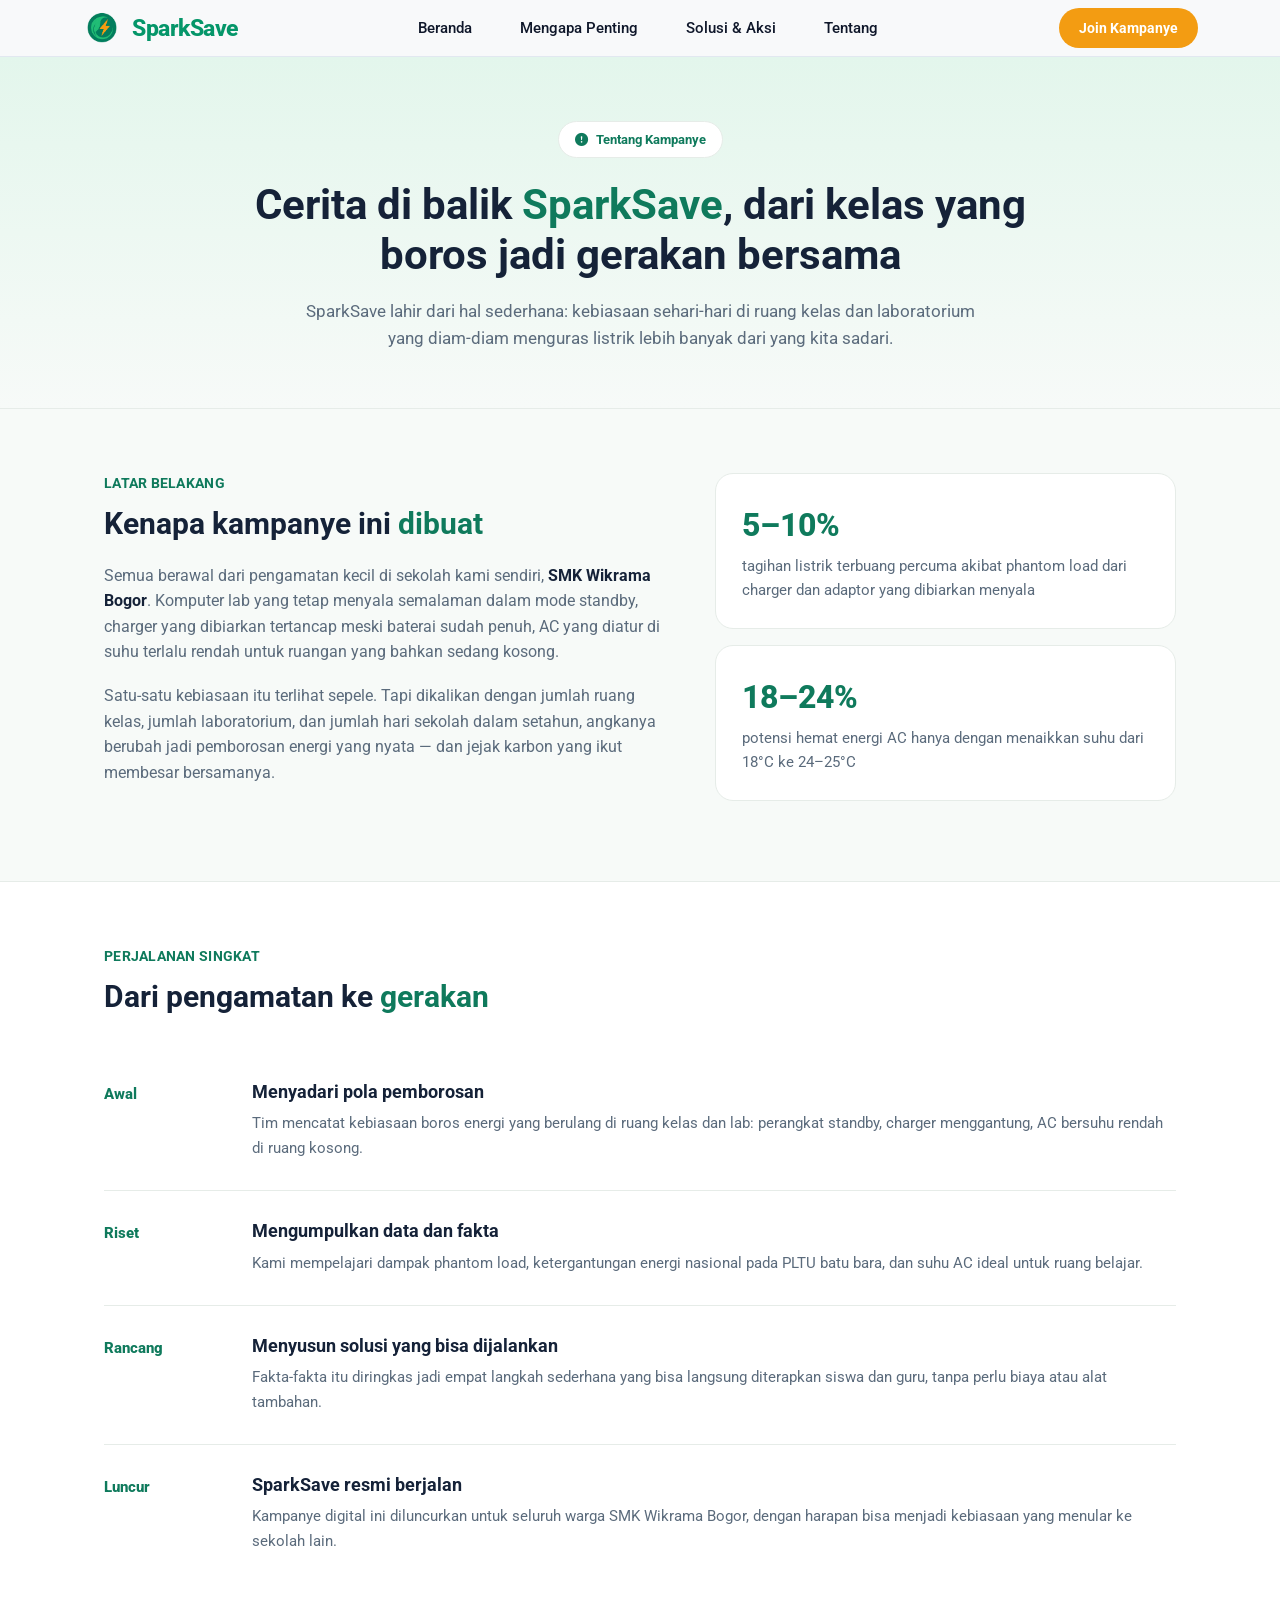
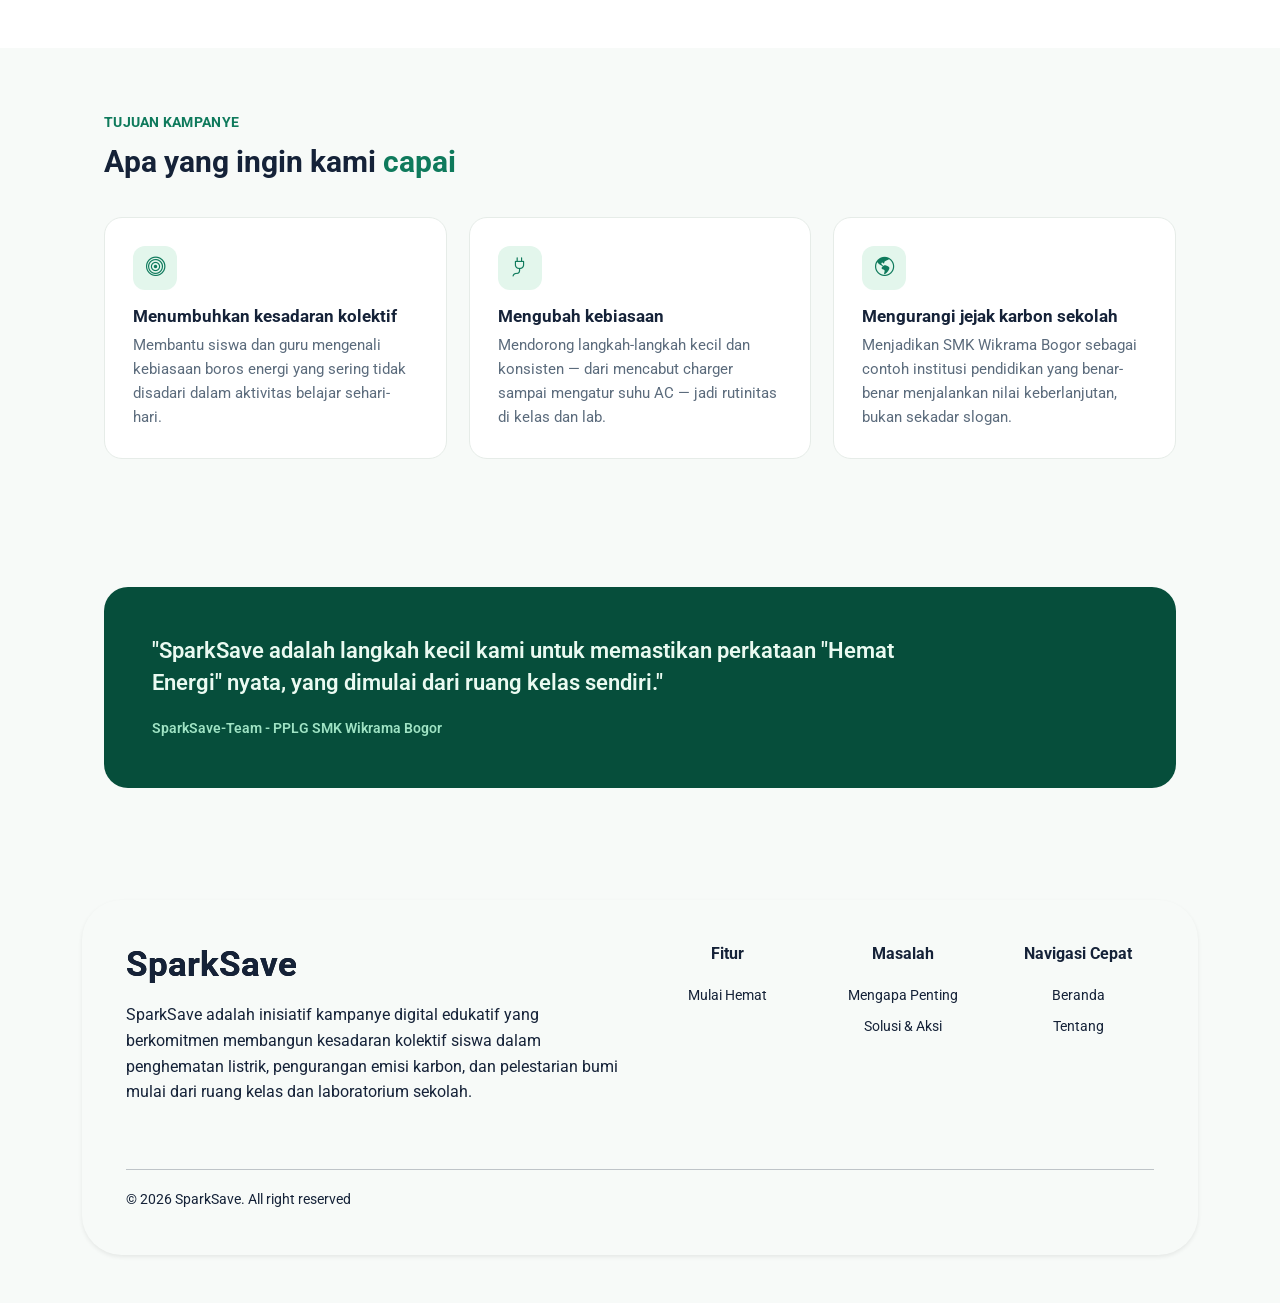
==== commit b74b2005: "QUEST: Dimas has been finished in fase 1" ====
--- a/src/page/about.html
+++ b/src/page/about.html
@@ -4,26 +4,25 @@
 <head>
     <meta charset="UTF-8">
     <meta name="viewport" content="width=device-width, initial-scale=1.0">
-    <title>HematEnergi | About</title>
+    <title>HematEnergi | Tentang</title>
+    <link rel="shortcut icon" href="/src/assets/images/favicon.png" type="image/x-icon">
 
-    <!-- google fonts -->
+    <!-- Google Fonts -->
     <link rel="preconnect" href="https://fonts.googleapis.com">
     <link rel="preconnect" href="https://fonts.gstatic.com" crossorigin>
     <link
-        href="https://fonts.googleapis.com/css2?family=Google+Sans:ital,opsz,wght@0,17..18,400..700;1,17..18,400..700&family=Roboto:ital,wght@0,100..900;1,100..900&display=swap"
+        href="https://fonts.googleapis.com/css2?family=Google+Sans:ital,opsz,wght@0,17..18,400..700;1,17..18,400..700&family=Poppins:wght@400;500;600;700;800&family=Roboto:ital,wght@0,100..900;1,100..900&display=swap"
         rel="stylesheet">
 
-
-    <!-- bootstrap -->
+    <!-- Bootstrap 5 & Icons -->
     <link rel="stylesheet" href="https://cdn.jsdelivr.net/npm/bootstrap-icons@1.13.1/font/bootstrap-icons.min.css">
     <link href="https://cdn.jsdelivr.net/npm/bootstrap@5.3.8/dist/css/bootstrap.min.css" rel="stylesheet"
         integrity="sha384-sRIl4kxILFvY47J16cr9ZwB07vP4J8+LH7qKQnuqkuIAvNWLzeN8tE5YBujZqJLB" crossorigin="anonymous">
 
     <link rel="stylesheet" href="/src/style/global.css">
     <link rel="stylesheet" href="/src/style/about.css">
+    <link rel="stylesheet" href="/src/style/components/footer.css">
     <link rel="stylesheet" href="/src/style/components/navbar.css">
-    <link rel="stylesheet" href="/src/style/components/footer.css">
-    <link rel="stylesheet" href="/src/style/index.css">
 </head>
 
 <body>
@@ -34,7 +33,7 @@
     <main>
         <section class="about-hero text-center">
             <div class="wrap">
-                <span class="eyebrow-tag"><span class="dot"></span> Tentang Kampanye</span>
+                <span class="eyebrow-tag"><i class="bi bi-exclamation-circle-fill"></i>Tentang Kampanye</span>
                 <h1>Cerita di balik <span>SparkSave</span>, dari kelas yang boros jadi gerakan bersama</h1>
                 <p>SparkSave lahir dari hal sederhana: kebiasaan sehari-hari di ruang kelas dan laboratorium yang
                     diam-diam menguras listrik lebih banyak dari yang kita sadari.</p>
@@ -55,9 +54,6 @@
                     <p>Satu-satu kebiasaan itu terlihat sepele. Tapi dikalikan dengan jumlah ruang kelas, jumlah
                         laboratorium, dan jumlah hari sekolah dalam setahun, angkanya berubah jadi pemborosan energi
                         yang nyata — dan jejak karbon yang ikut membesar bersamanya.</p>
-                    <p>SparkSave dibuat sebagai proyek Pengembangan Perangkat Lunak dan Gim (PPLG), tapi tujuannya lebih
-                        dari sekadar tugas: mengubah kesadaran itu jadi kebiasaan yang benar-benar dijalankan, dimulai
-                        dari lingkungan yang paling dekat dengan kami setiap hari.</p>
                 </div>
                 <div>
                     <div class="stat-card">
@@ -130,7 +126,7 @@
                     </div>
                     <div class="goal-card">
                         <div class="goal-icon"><i class="bi bi-plug"></i></div>
-                        <h3>Mengubah kebiasaan jadi kebiasaan</h3>
+                        <h3>Mengubah kebiasaan</h3>
                         <p>Mendorong langkah-langkah kecil dan konsisten — dari mencabut charger sampai mengatur suhu AC
                             — jadi rutinitas di kelas dan lab.</p>
                     </div>
@@ -147,9 +143,9 @@
         <section class="quote-section">
             <div class="wrap">
                 <div class="quote-block">
-                    <p>"Institusi pendidikan seharusnya jadi teladan keberlanjutan. SparkSave adalah langkah kecil kami
-                        untuk memastikan hal itu benar-benar terjadi, dimulai dari ruang kelas sendiri."</p>
-                    <span>Hifzhi Syaukani — Inisiator SparkSave, PPLG SMK Wikrama Bogor</span>
+                    <p>"SparkSave adalah langkah kecil kami
+                        untuk memastikan perkataan "Hemat Energi" nyata, yang dimulai dari ruang kelas sendiri."</p>
+                    <span>SparkSave-Team - PPLG SMK Wikrama Bogor</span>
                 </div>
             </div>
         </section>
--- a/src/style/global.css
+++ b/src/style/global.css
@@ -1,5 +1,50 @@
+/* 
+   Warna Utama: #059669 | Sekunder: #10B981 | Aksen: #F39C12
+   Latar Belakang: #F8FAFC 
+*/
+
+:root {
+  --primary: #059669;
+  --primary-dark: #047857;
+  --primary-light: #ecfdf5;
+  --secondary: #10b981;
+  --secondary-hover: #059669;
+  --accent: #f39c12;
+  --accent-hover: #e67e22;
+  --accent-light: #fef3c7;
+  --accent-soft: rgba(243, 156, 18, 0.12);
+
+  --bg-light: #f8fafc;
+  --bg-white: #ffffff;
+  --text-dark: #0f172a;
+  --text-body: #334155;
+  --text-muted: #64748b;
+  --border-light: #e2e8f0;
+  --border-accent: #cbd5e1;
+
+  --shadow-xs: 0 1px 2px rgba(0, 0, 0, 0.04);
+  --shadow-sm: 0 2px 6px rgba(0, 0, 0, 0.05);
+  --shadow-md:
+    0 10px 25px -5px rgba(15, 23, 42, 0.08),
+    0 8px 10px -6px rgba(15, 23, 42, 0.04);
+  --shadow-lg:
+    0 20px 35px -10px rgba(5, 150, 105, 0.15),
+    0 10px 15px -5px rgba(0, 0, 0, 0.04);
+  --shadow-float: 0 15px 30px rgba(0, 0, 0, 0.12);
+
+  --radius-sm: 8px;
+  --radius-md: 14px;
+  --radius-lg: 22px;
+  --radius-full: 9999px;
+
+  --font-sans:
+    "Poppins", -apple-system, BlinkMacSystemFont, "Segoe UI", Roboto, Helvetica,
+    Arial, sans-serif;
+  --transition: all 0.3s cubic-bezier(0.16, 1, 0.3, 1);
+}
+
 html,
 body {
-    font-family: "Google Sans",sans-serif;
-    /* background-color: #10B981 ; */
+  font-family: "Google Sans", sans-serif;
+  /* background-color: #10B981 ; */
 }
--- a/src/style/about.css
+++ b/src/style/about.css
@@ -75,7 +75,7 @@
 
 .about-hero h1 {
   font-size: 2.6rem;
-  font-weight: 800;
+  font-weight: 700;
   line-height: 1.2;
   margin: 0 auto 18px;
   max-width: 800px;
@@ -113,7 +113,7 @@
 
 .section-head h2 {
   font-size: 1.9rem;
-  font-weight: 800;
+  font-weight: 700;
   margin: 0;
   line-height: 1.25;
 }
--- a/src/style/components/footer.css
+++ b/src/style/components/footer.css
@@ -6,144 +6,80 @@
   font-family: -apple-system, BlinkMacSystemFont, "Segoe UI", Roboto, Helvetica, Arial, sans-serif;
 }
 
-body {
-  background-color: #11141a;
-  min-height: 100vh;
-  display: flex;
-  flex-direction: column;
+.footer-card {
+  border-radius: 40px;
+  background-color: var(--bg-sidebar);
+  color: var(--color-teks) !important;
+}
+.footer-card h6 {
+  margin-bottom: 20px;
 }
 
-/* Spacer untuk mendorong footer ke bawah halaman */
-.content-spacer {
-  flex: 1;
+.footer-card ul li {
+  font-size: 0.9rem;
+  cursor: pointer;
+  text-align: center;
 }
 
-/* Footer Wrapper */
-.main-footer {
-  background-color: #1e222b;
-  color: #9ca3af;
-  padding: 48px 24px;
-  border-top: 1px solid #2d3139;
-  position: relative;
+.footer-card .text-secondary,
+.footer-card .text-muted {
+  color: var(--color-teks-sub) !important;
 }
 
-.footer-container {
-  max-width: 1200px;
-  margin: 0 auto;
+.mb-2:hover {
+  transform: translateY(-5px);
+  transition: 0.3s ease-in-out;
 }
 
-/* Tata Letak Bagian Atas - Menggunakan Flexbox agar 4 Kolom Sejajar Sempurna */
-.footer-top {
-  display: flex;
-  justify-content: space-between;
-  align-items: flex-start;
-  flex-wrap: wrap;
-  gap: 32px;
-  padding-bottom: 32px;
-  border-bottom: 1px solid #2d3139;
+@media (max-width: 1920px) {
+  .footer-card.p-5 {
+    padding: 4rem !important;
+  }
 }
 
-/* Pengaturan Ukuran 3 Kolom Navigasi Kiri */
-.links-col {
-  flex: 1;
-  min-width: 160px;
+@media (max-width: 1366px) {
+  .footer-card.p-5 {
+    padding: 3rem !important;
+  }
 }
 
-/* Pengaturan Ukuran Kolom ke-4 (SparkSave Paling Kanan) */
-.newsletter-col {
-  flex: 1.5;
-  min-width: 220px;
+@media (max-width: 1280px) {
+  .footer-card.p-5 {
+    padding: 2.75rem !important;
+  }
 }
 
-.column-title {
-  color: #ffffff;
-  text-decoration: none;
+@media (max-width: 1183px) {
+  .footer-card.p-5 {
+    padding: 2.5rem !important;
+  }
 }
 
-.footer-links a:hover {
-  color: #ffffff;
+@media (max-width: 768px) {
+  .footer-card.p-5 {
+    padding: 2rem !important;
+  }
+
+  .footer-card h3 {
+    font-size: 28px !important;
+  }
+
+  .footer-card .row {
+    text-align: center;
+  }
+
+  .footer-card ul,
+  .footer-card .col-lg-2 {
+    text-align: center !important;
+  }
 }
 
-/* Deskripsi Teks di Kolom Ke-4 */
-.newsletter-desc {
-  font-size: 14px;
-  margin-bottom: 12px;
-  color: #9ca3af;
-  line-height: 1.5;
-}
+@media (max-width: 576px) {
+  .footer-card.p-5 {
+    padding: 1.5rem !important;
+  }
 
-/* Mengatur agar Susunan Ikon Sosmed Berjejer Rapi ke Samping */
-.social-icons {
-  display: flex;
-  gap: 16px;
-  margin-top: 12px;
-}
-
-.social-icon-link, .github-icon-link {
-  color: #9ca3af;
-  display: inline-flex;
-  align-items: center;
-  transition: color 0.2s ease;
-}
-
-.social-icon-link:hover, .github-icon-link:hover {
-  color: #ffffff;
-}
-
-/* Bagian Bawah Footer (Copyright) */
-.footer-bottom {
-  display: flex;
-  flex-direction: column;
-  gap: 0.8rem;
-}
-
-.quick-links a {
-  color: #94a3b8;
-  text-decoration: none;
-  font-size: 0.95rem;
-  display: inline-flex;
-  align-items: center;
-  gap: 0.4rem;
-  transition: var(--transition);
-}
-
-.quick-links a:hover {
-  color: var(--secondary);
-  transform: translateX(4px);
-}
-
-/* Kolom 3: Kontak & Alamat */
-.contact-info {
-  list-style: none;
-  display: flex;
-  flex-direction: column;
-  gap: 1rem;
-}
-
-/* Widget Mengambang (Pojok Kanan Bawah) */
-.floating-widget {
-  position: absolute;
-  bottom: 16px;
-  right: 16px;
-  background-color: #7a22ff;
-  color: #ffffff;
-  display: block;
-  margin-bottom: 0.15rem;
-}
-
-/* Responsif untuk Layar HP Otomatis Menumpuk Vertikal Agar Rapi */
-@media (max-width: 768px) {
-  .footer-top {
-    flex-direction: column;
-    gap: 24px;
+  .footer-card h3 {
+    font-size: 26px !important;
   }
-  
-  .links-col, .newsletter-col {
-    width: 100%;
-  }
-  
-  .footer-bottom {
-    text-align: center;
-    justify-content: center;
-  }
-}
+}
--- a/src/style/components/navbar.css
+++ b/src/style/components/navbar.css
@@ -1,6 +1,3 @@
-/* =========================================================
-   1. Header & Navbar (Sticky & Modern)
-   ========================================================= */
 .navbar {
   position: sticky;
   top: 0;
@@ -85,12 +82,10 @@
   font-weight: 700;
   border-radius: var(--radius-full);
   text-decoration: none;
-  /* box-shadow: 0 4px 12px rgba(243, 156, 18, 0.3); */
   transition: var(--transition);
 }
 
 .btn-join:hover {
   background-color: var(--accent-hover);
   transform: translateY(-2px);
-  box-shadow: 0 6px 16px rgba(243, 156, 18, 0.4);
 }
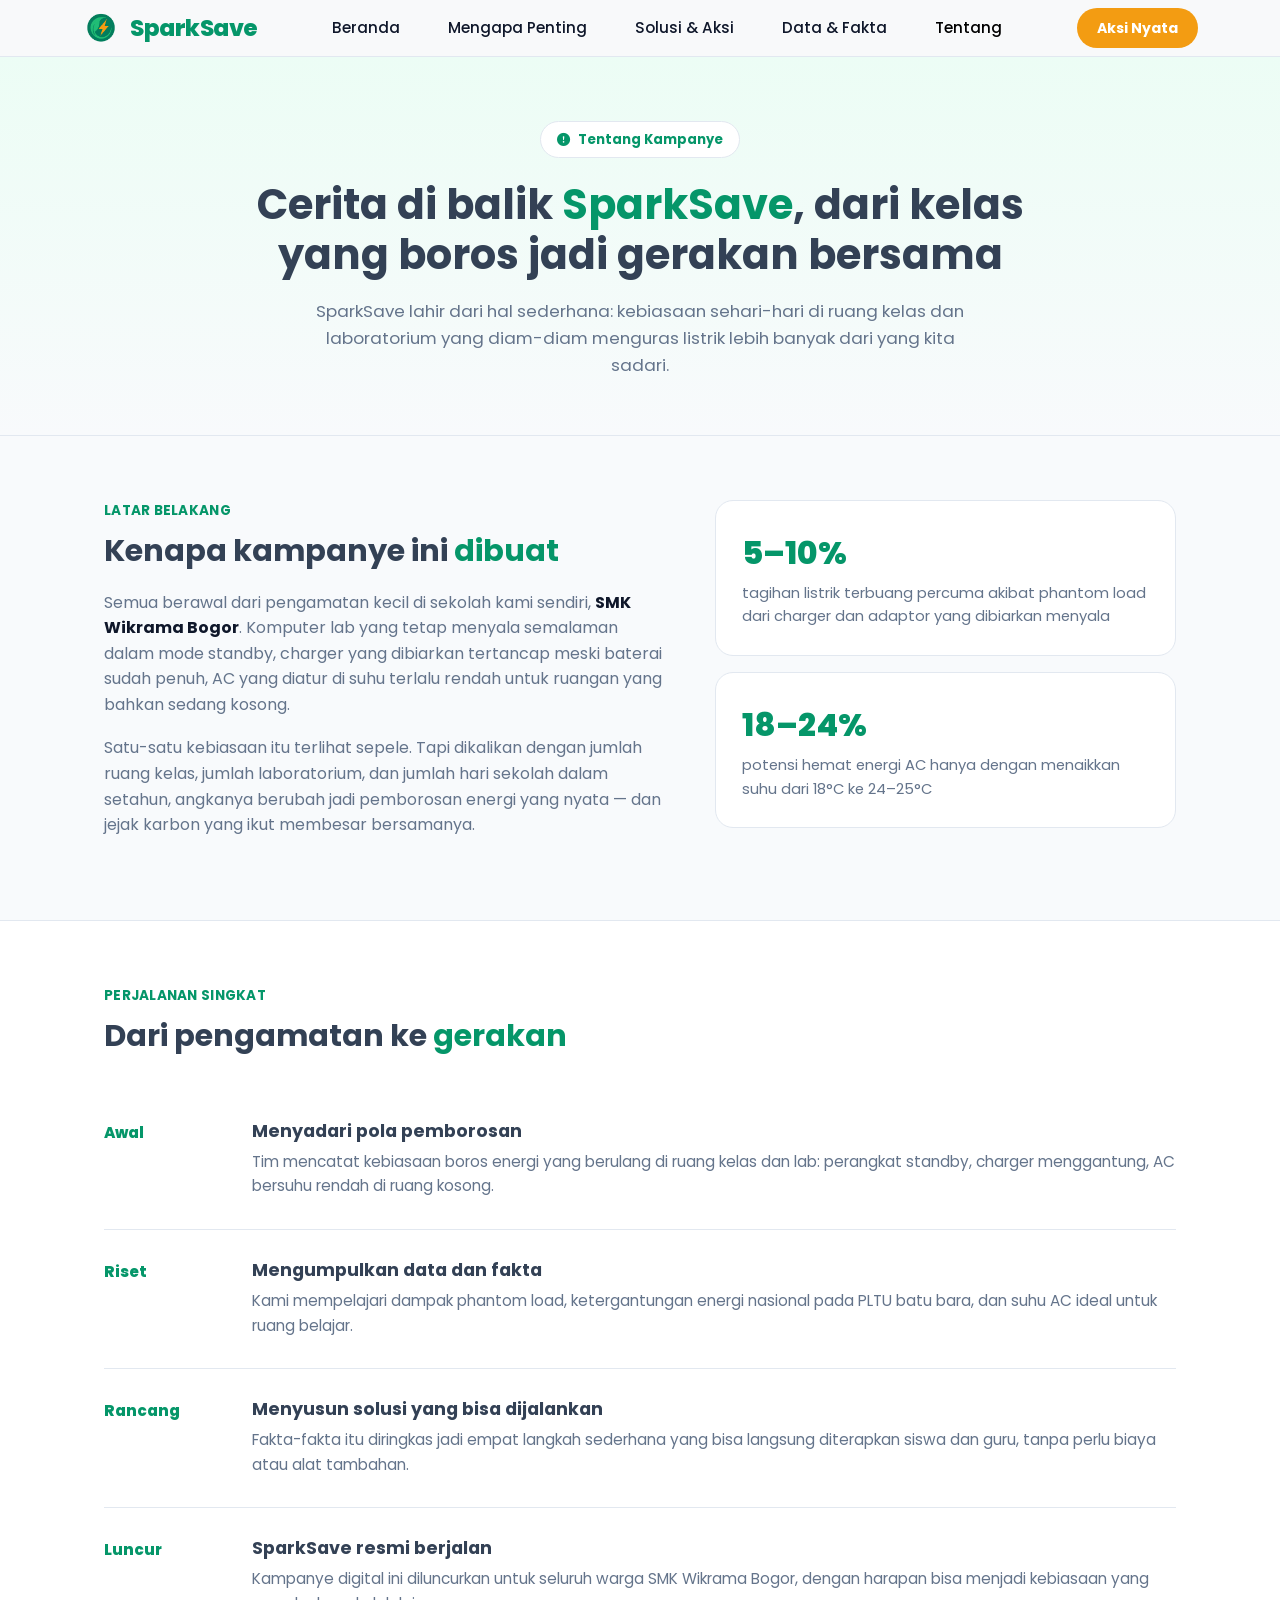
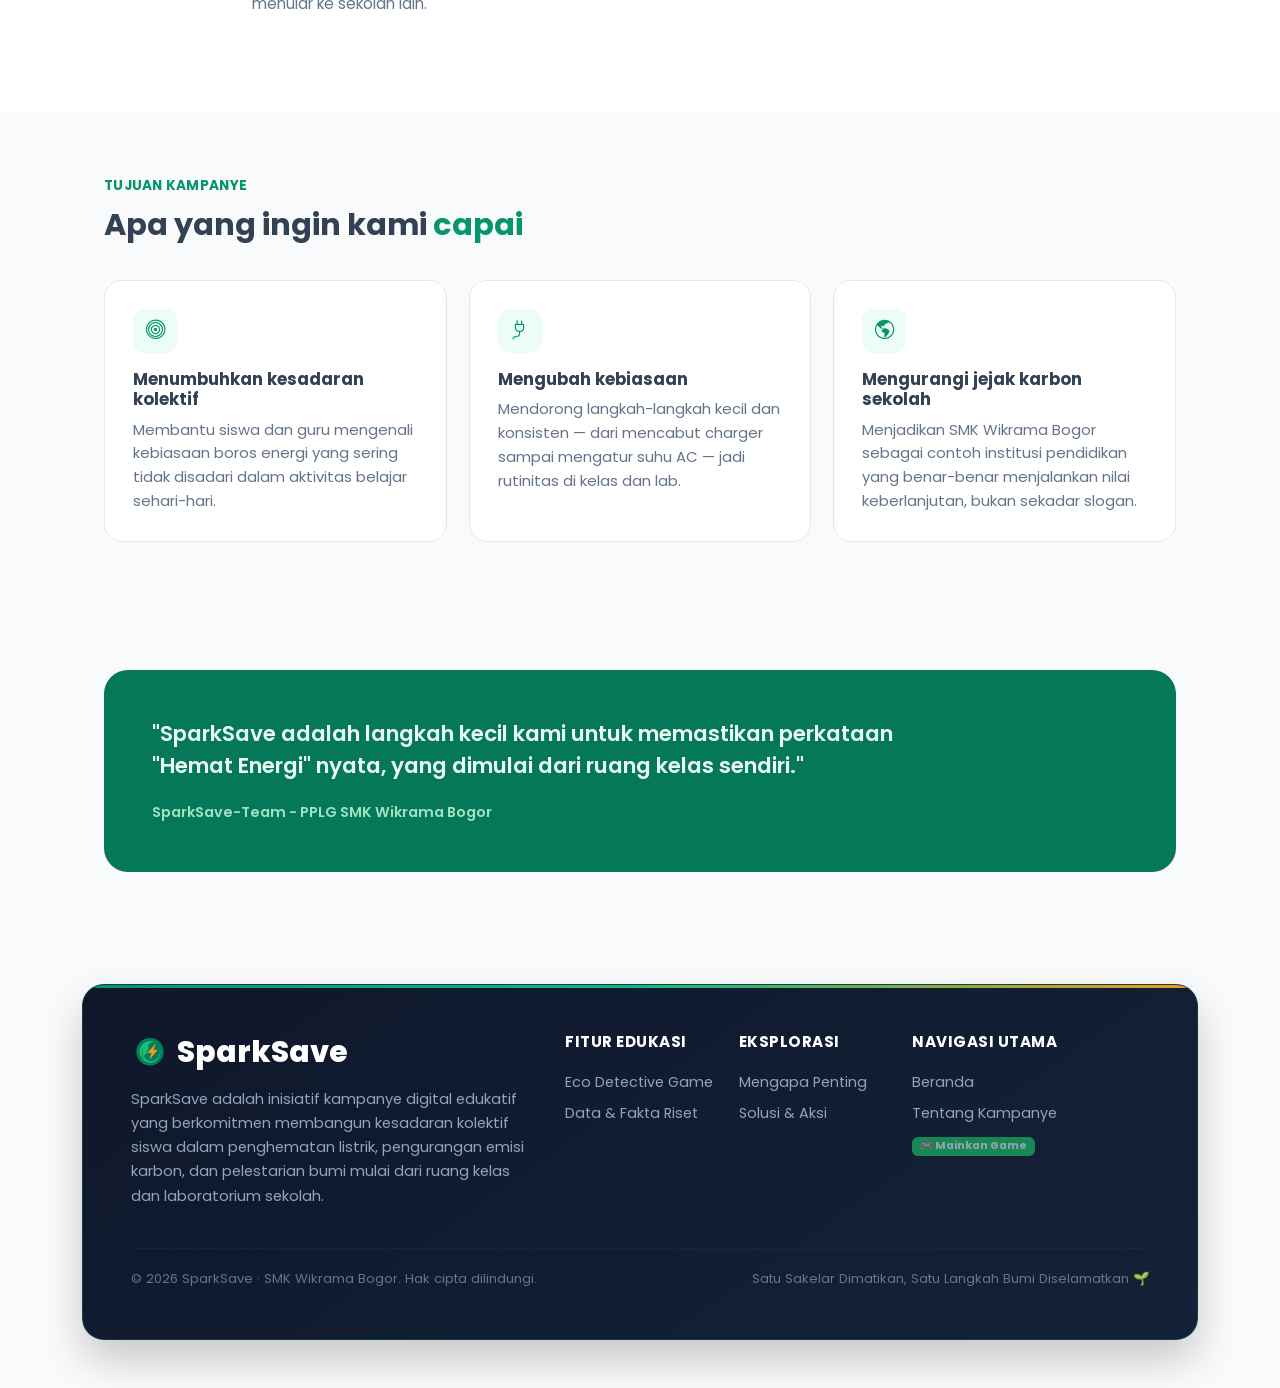
==== commit c78ad5eb: "Game Aksi" ====
--- a/src/page/about.html
+++ b/src/page/about.html
@@ -4,8 +4,8 @@
 <head>
     <meta charset="UTF-8">
     <meta name="viewport" content="width=device-width, initial-scale=1.0">
-    <title>HematEnergi | Tentang</title>
-    <link rel="shortcut icon" href="/src/assets/images/favicon.png" type="image/x-icon">
+    <title>SparkSave | Tentang</title>
+    <link rel="shortcut icon" href="../assets/images/favicon.png" type="image/x-icon">
 
     <!-- Google Fonts -->
     <link rel="preconnect" href="https://fonts.googleapis.com">
@@ -19,10 +19,10 @@
     <link href="https://cdn.jsdelivr.net/npm/bootstrap@5.3.8/dist/css/bootstrap.min.css" rel="stylesheet"
         integrity="sha384-sRIl4kxILFvY47J16cr9ZwB07vP4J8+LH7qKQnuqkuIAvNWLzeN8tE5YBujZqJLB" crossorigin="anonymous">
 
-    <link rel="stylesheet" href="/src/style/global.css">
-    <link rel="stylesheet" href="/src/style/about.css">
-    <link rel="stylesheet" href="/src/style/components/footer.css">
-    <link rel="stylesheet" href="/src/style/components/navbar.css">
+    <link rel="stylesheet" href="../style/global.css">
+    <link rel="stylesheet" href="../style/about.css">
+    <link rel="stylesheet" href="../style/components/footer.css">
+    <link rel="stylesheet" href="../style/components/navbar.css">
 </head>
 
 <body>
@@ -155,8 +155,8 @@
     <footer id="footer"></footer>
 
     <!-- component -->
-    <script src="/src/components/navbar.js"></script>
-    <script src="/src/components/footer.js"></script>
+    <script src="../components/navbar.js"></script>
+    <script src="../components/footer.js"></script>
 
 
     <!-- bootstrap -->
--- a/src/style/global.css
+++ b/src/style/global.css
@@ -21,6 +21,19 @@
   --text-muted: #64748b;
   --border-light: #e2e8f0;
   --border-accent: #cbd5e1;
+
+  /* Dark UI & Footer Tokens */
+  --bg-sidebar: #0f172a;
+  --bg-dark: #0f172a;
+  --bg-dark-card: #1e293b;
+  --color-teks: #f8fafc;
+  --color-teks-sub: #94a3b8;
+
+  /* Status Colors */
+  --success: #10b981;
+  --warning: #f59e0b;
+  --danger: #ef4444;
+  --info: #3b82f6;
 
   --shadow-xs: 0 1px 2px rgba(0, 0, 0, 0.04);
   --shadow-sm: 0 2px 6px rgba(0, 0, 0, 0.05);
--- a/src/style/about.css
+++ b/src/style/about.css
@@ -1,15 +1,15 @@
 :root {
-  --green-900: #064e3b;
-  --green-700: #0f7a5c;
-  --green-600: #10a670;
-  --green-100: #e3f6ec;
-  --navy: #0c1a2b;
-  --orange: #f2994a;
-  --orange-dark: #e0813a;
-  --ink: #152238;
-  --muted: #5b6b7c;
-  --paper: #f7faf8;
-  --line: #e6ece8;
+  --green-900: #047857;
+  --green-700: var(--primary, #059669);
+  --green-600: var(--secondary, #10b981);
+  --green-100: var(--primary-light, #ecfdf5);
+  --navy: var(--text-dark, #0f172a);
+  --orange: var(--accent, #f39c12);
+  --orange-dark: var(--accent-hover, #e67e22);
+  --ink: var(--text-dark, #0f172a);
+  --muted: var(--text-muted, #64748b);
+  --paper: var(--bg-light, #f8fafc);
+  --line: var(--border-light, #e2e8f0);
 }
 
 * {
@@ -22,8 +22,8 @@
 
 body {
   margin: 0;
-  font-family: "Plus Jakarta Sans", sans-serif;
-  color: var(--ink);
+  font-family: var(--font-sans, "Google Sans", "Poppins", sans-serif);
+  color: var(--text-body, #334155);
   background: var(--paper);
   line-height: 1.6;
 }
--- a/src/style/components/footer.css
+++ b/src/style/components/footer.css
@@ -1,85 +1,97 @@
-/* Reset Dasar & Font */
-* {
-  margin: 0;
-  padding: 0;
-  box-sizing: border-box;
-  font-family: -apple-system, BlinkMacSystemFont, "Segoe UI", Roboto, Helvetica, Arial, sans-serif;
+/* Footer Styles - SparkSave */
+.footer-section {
+  margin-top: auto;
+  background-color: transparent;
 }
 
 .footer-card {
-  border-radius: 40px;
-  background-color: var(--bg-sidebar);
-  color: var(--color-teks) !important;
+  border-radius: var(--radius-lg, 24px);
+  background: linear-gradient(145deg, #0f172a, #132238);
+  color: var(--color-teks, #f8fafc) !important;
+  border: 1px solid rgba(16, 185, 129, 0.2);
+  box-shadow: 0 20px 40px rgba(0, 0, 0, 0.2);
+  position: relative;
+  overflow: hidden;
 }
+
+.footer-card::before {
+  content: "";
+  position: absolute;
+  top: 0;
+  left: 0;
+  right: 0;
+  height: 3px;
+  background: linear-gradient(90deg, var(--primary, #059669), var(--secondary, #10b981), var(--accent, #f39c12));
+}
+
+.footer-card h3 {
+  font-size: 1.85rem;
+  font-weight: 800;
+  color: #ffffff;
+  display: flex;
+  align-items: center;
+  gap: 0.5rem;
+}
+
 .footer-card h6 {
-  margin-bottom: 20px;
+  font-size: 0.95rem;
+  font-weight: 700;
+  color: #ffffff;
+  margin-bottom: 1.25rem;
+  letter-spacing: 0.5px;
+  text-transform: uppercase;
+}
+
+.footer-card p {
+  color: var(--color-teks-sub, #94a3b8);
+  font-size: 0.92rem;
+  line-height: 1.65;
+}
+
+.footer-card ul {
+  padding-left: 0;
+  list-style: none;
 }
 
 .footer-card ul li {
   font-size: 0.9rem;
-  cursor: pointer;
-  text-align: center;
+  margin-bottom: 0.65rem;
+  transition: transform 0.2s ease;
 }
 
-.footer-card .text-secondary,
-.footer-card .text-muted {
-  color: var(--color-teks-sub) !important;
+.footer-card ul li a {
+  color: var(--color-teks-sub, #94a3b8) !important;
+  text-decoration: none;
+  transition: color 0.2s ease, padding-left 0.2s ease;
+  display: inline-block;
 }
 
-.mb-2:hover {
-  transform: translateY(-5px);
-  transition: 0.3s ease-in-out;
+.footer-card ul li a:hover {
+  color: var(--secondary, #10b981) !important;
+  transform: translateX(4px);
 }
 
-@media (max-width: 1920px) {
-  .footer-card.p-5 {
-    padding: 4rem !important;
-  }
+.footer-card hr {
+  border-color: rgba(255, 255, 255, 0.12);
 }
 
-@media (max-width: 1366px) {
-  .footer-card.p-5 {
-    padding: 3rem !important;
-  }
-}
-
-@media (max-width: 1280px) {
-  .footer-card.p-5 {
-    padding: 2.75rem !important;
-  }
-}
-
-@media (max-width: 1183px) {
-  .footer-card.p-5 {
-    padding: 2.5rem !important;
-  }
+.footer-card small {
+  color: #64748b;
+  font-size: 0.82rem;
 }
 
 @media (max-width: 768px) {
-  .footer-card.p-5 {
-    padding: 2rem !important;
+  .footer-card {
+    text-align: center;
+    border-radius: var(--radius-md, 16px);
   }
 
-  .footer-card h3 {
-    font-size: 28px !important;
+  .footer-card .col-lg-2,
+  .footer-card .col-6 {
+    text-align: center !important;
   }
 
-  .footer-card .row {
-    text-align: center;
-  }
-
-  .footer-card ul,
-  .footer-card .col-lg-2 {
-    text-align: center !important;
+  .footer-card ul li a:hover {
+    transform: none;
   }
 }
-
-@media (max-width: 576px) {
-  .footer-card.p-5 {
-    padding: 1.5rem !important;
-  }
-
-  .footer-card h3 {
-    font-size: 26px !important;
-  }
-}
--- a/src/style/components/navbar.css
+++ b/src/style/components/navbar.css
@@ -6,7 +6,7 @@
   backdrop-filter: blur(12px);
   border-bottom: 1px solid var(--border-light);
   z-index: 1000;
-  transition: var(--transition);
+  /* transition: var(--transition); */
 }
 
 .nav-wrap {
@@ -57,13 +57,18 @@
   font-size: 0.95rem;
   font-weight: 500;
   color: var(--text-dark);
-  position: relative;
-  transition: var(--transition);
+  /* position: relative;
+  transition: var(--transition); */
 }
 
-.nav-link:hover {
+/* .nav-link:hover {
   color: var(--primary);
-}
+} */
+
+/* .nav-link.active {
+  color: var(--primary);
+  font-weight: 700;
+} */
 
 .nav-actions {
   display: flex;
@@ -87,5 +92,5 @@
 
 .btn-join:hover {
   background-color: var(--accent-hover);
-  transform: translateY(-2px);
-}
+  /* transform: translateY(-2px); */
+} 
